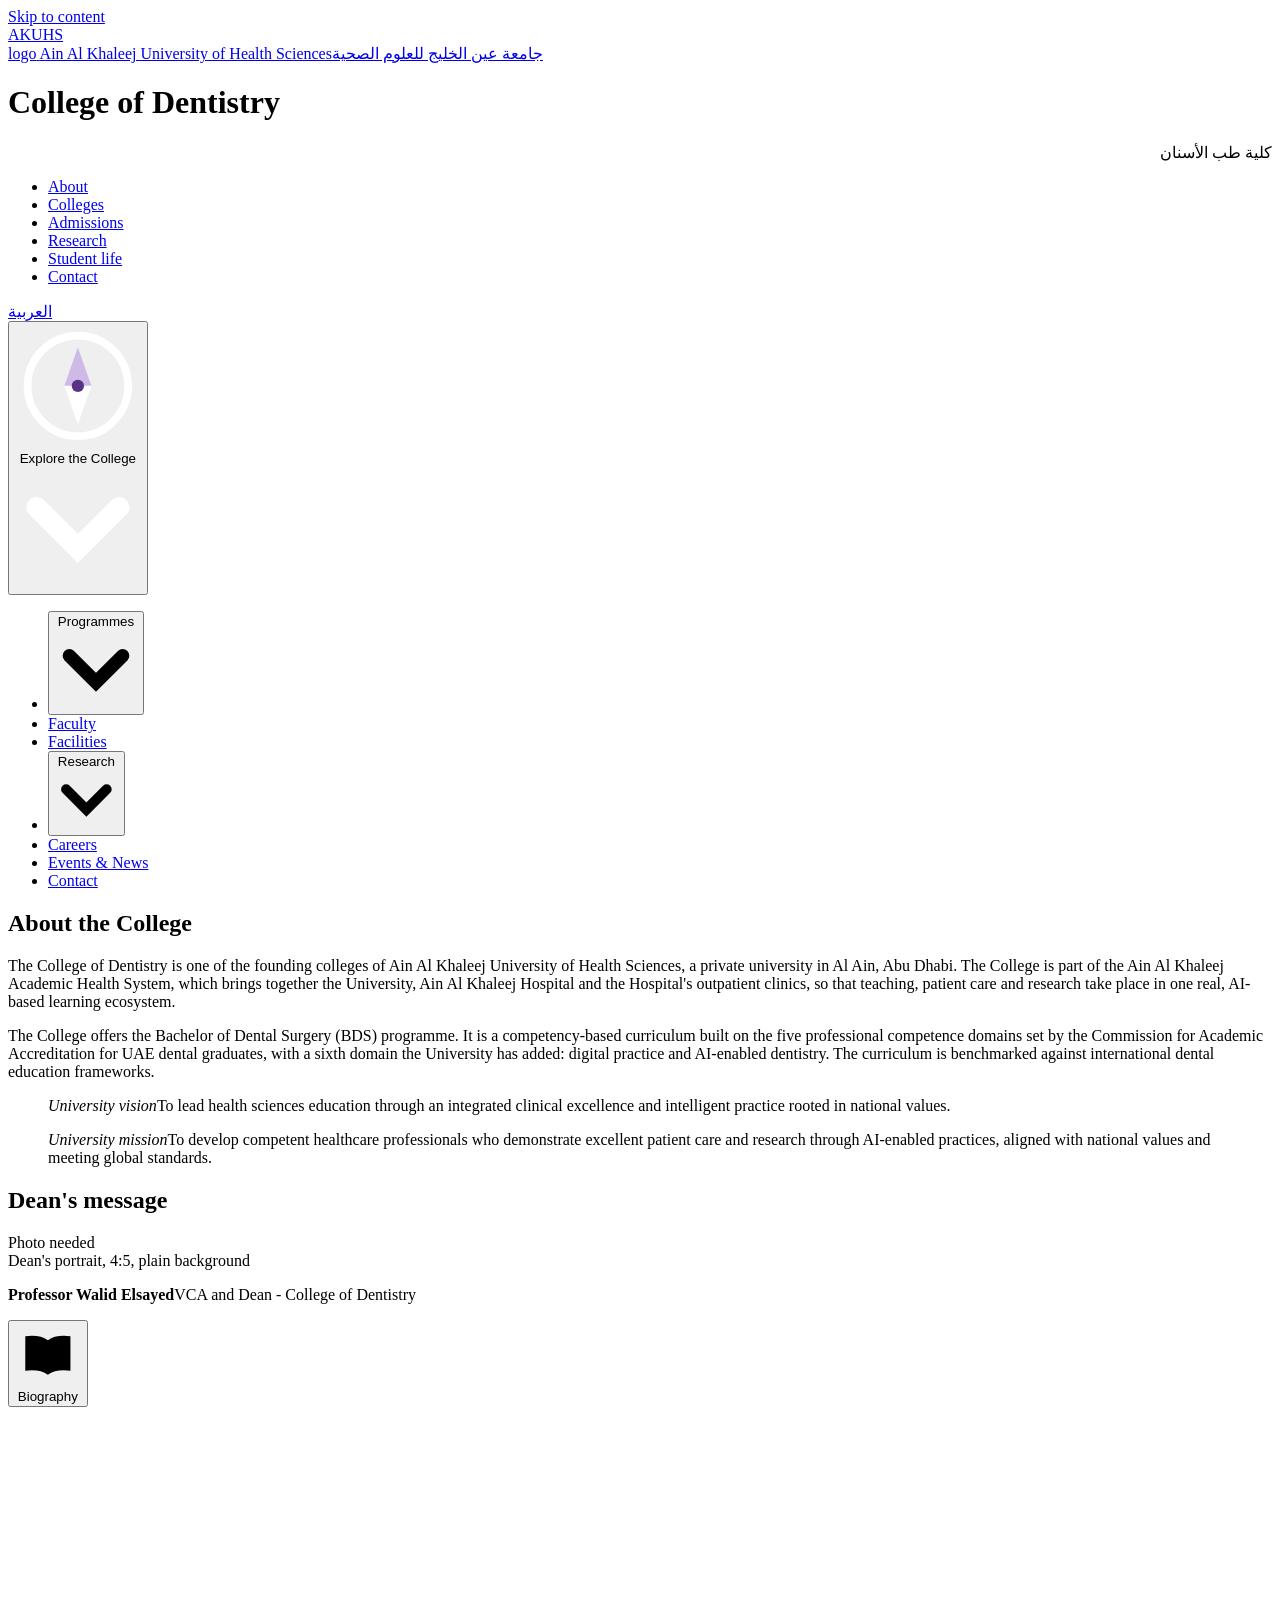
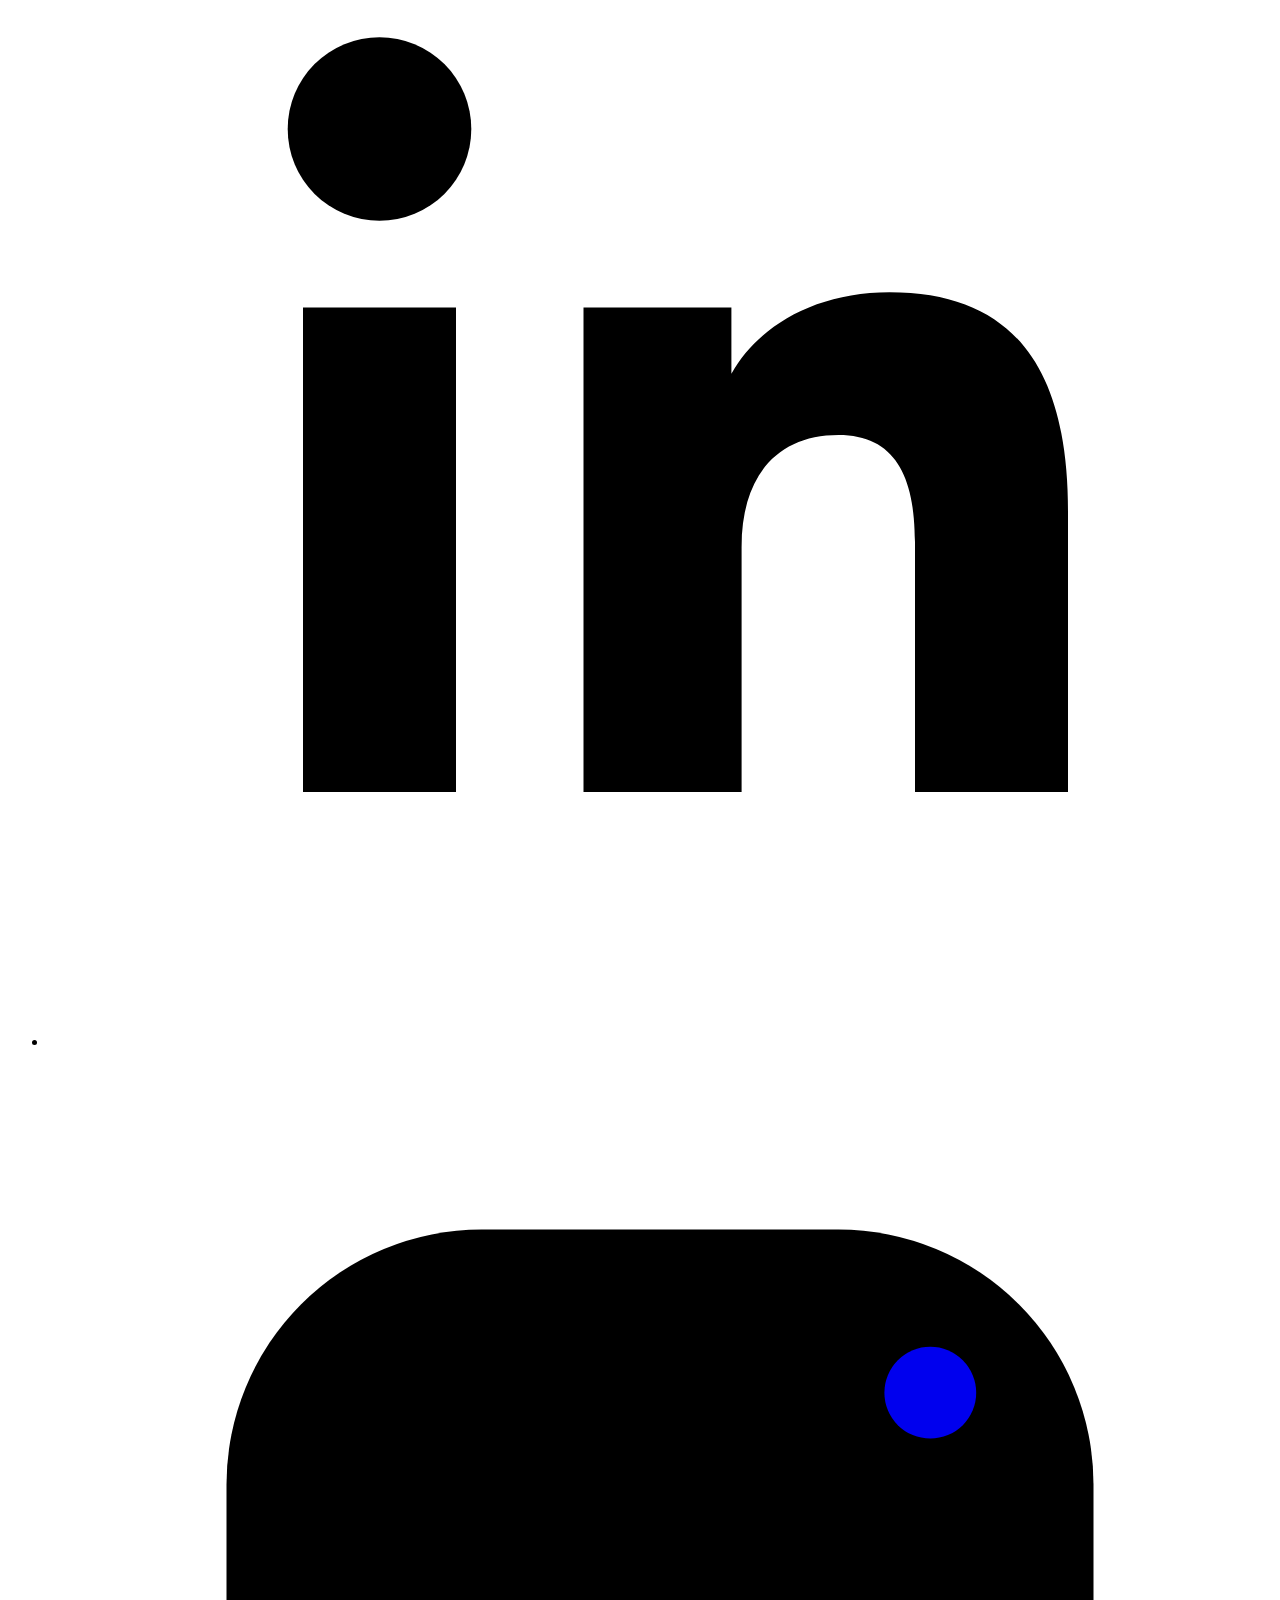
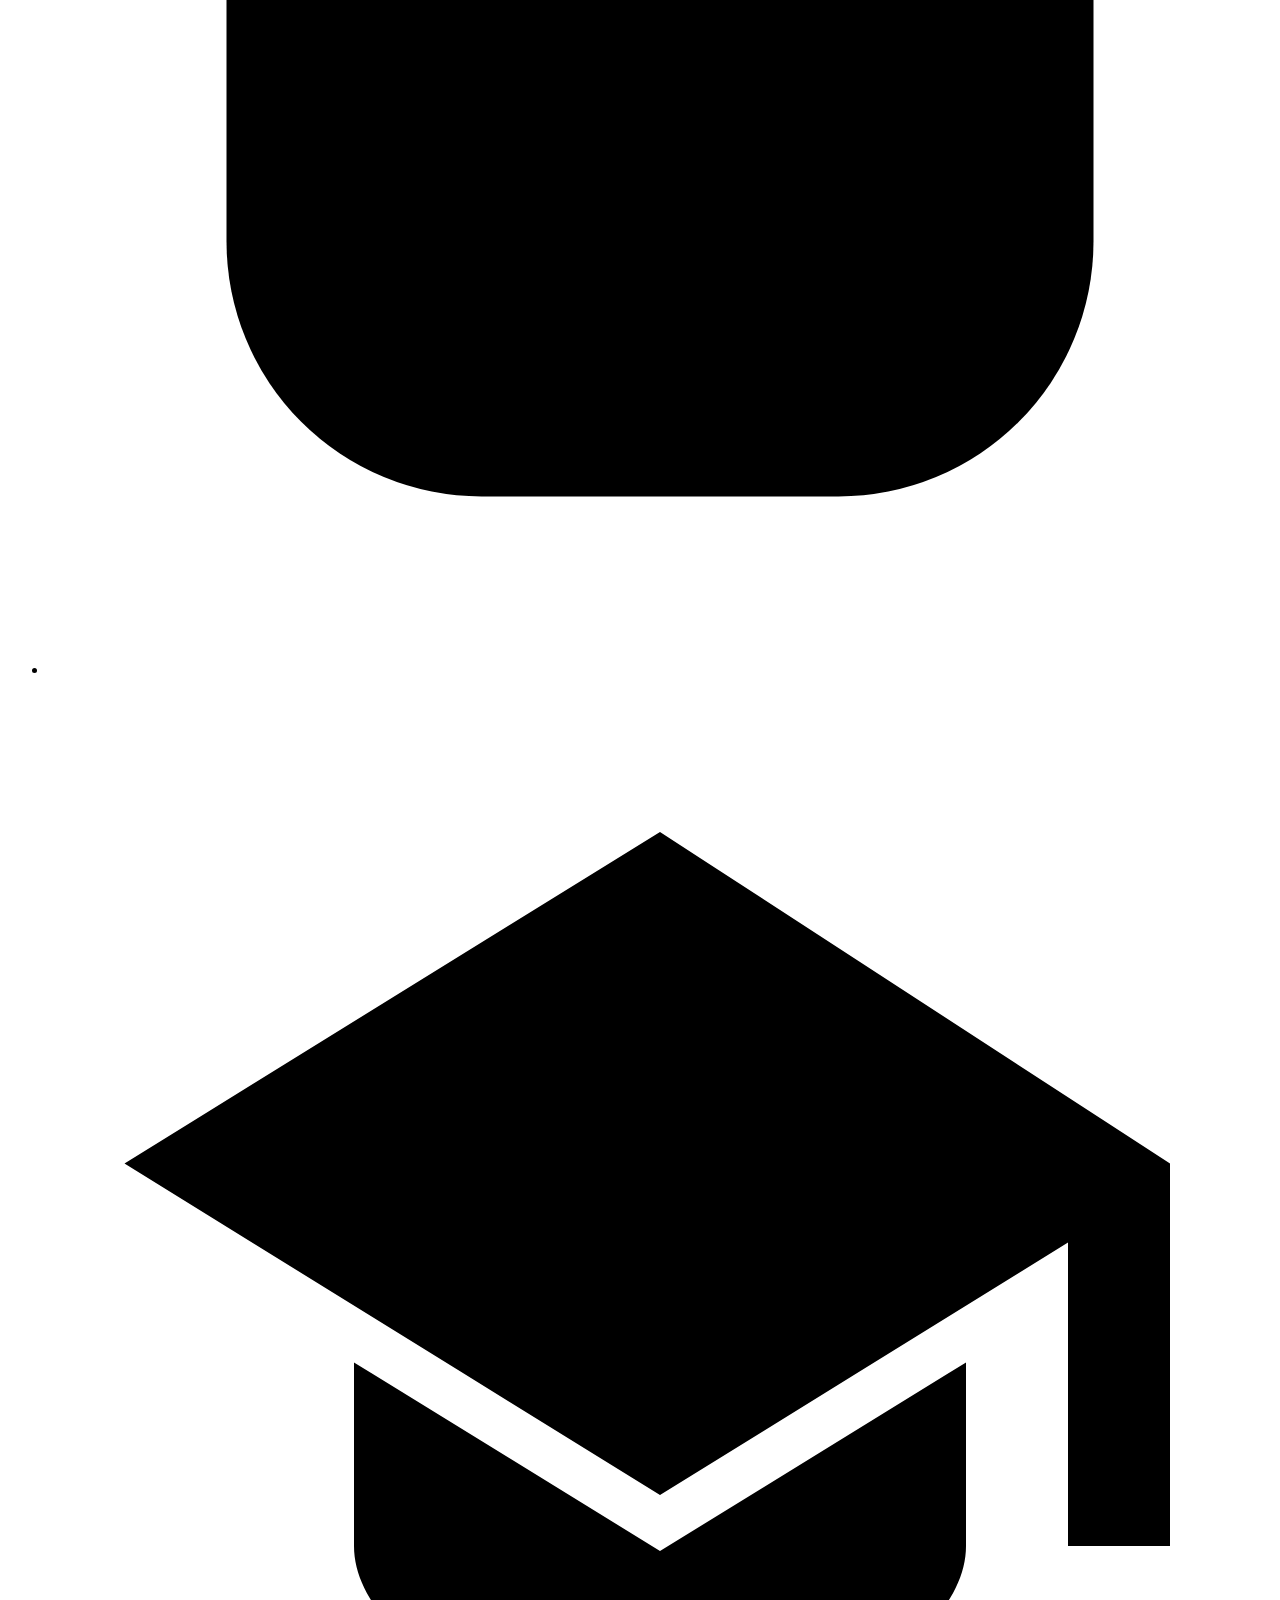
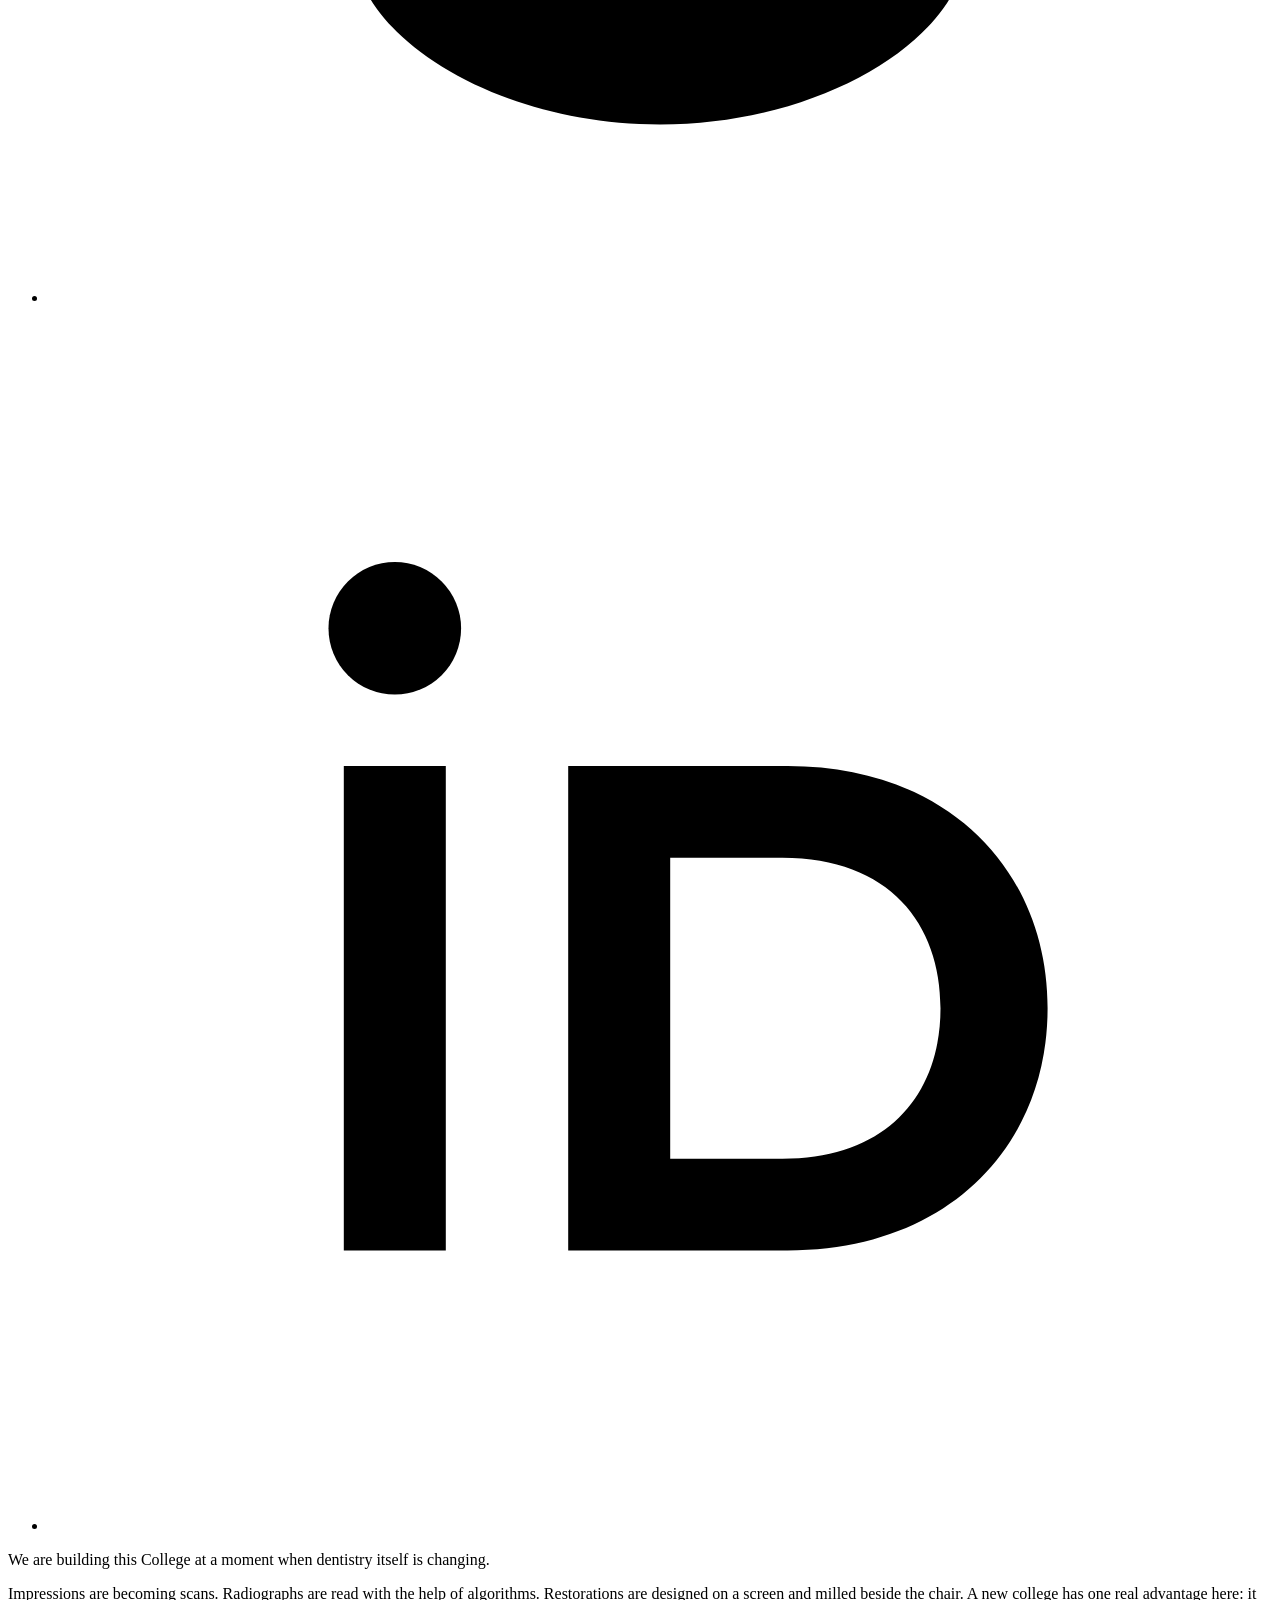
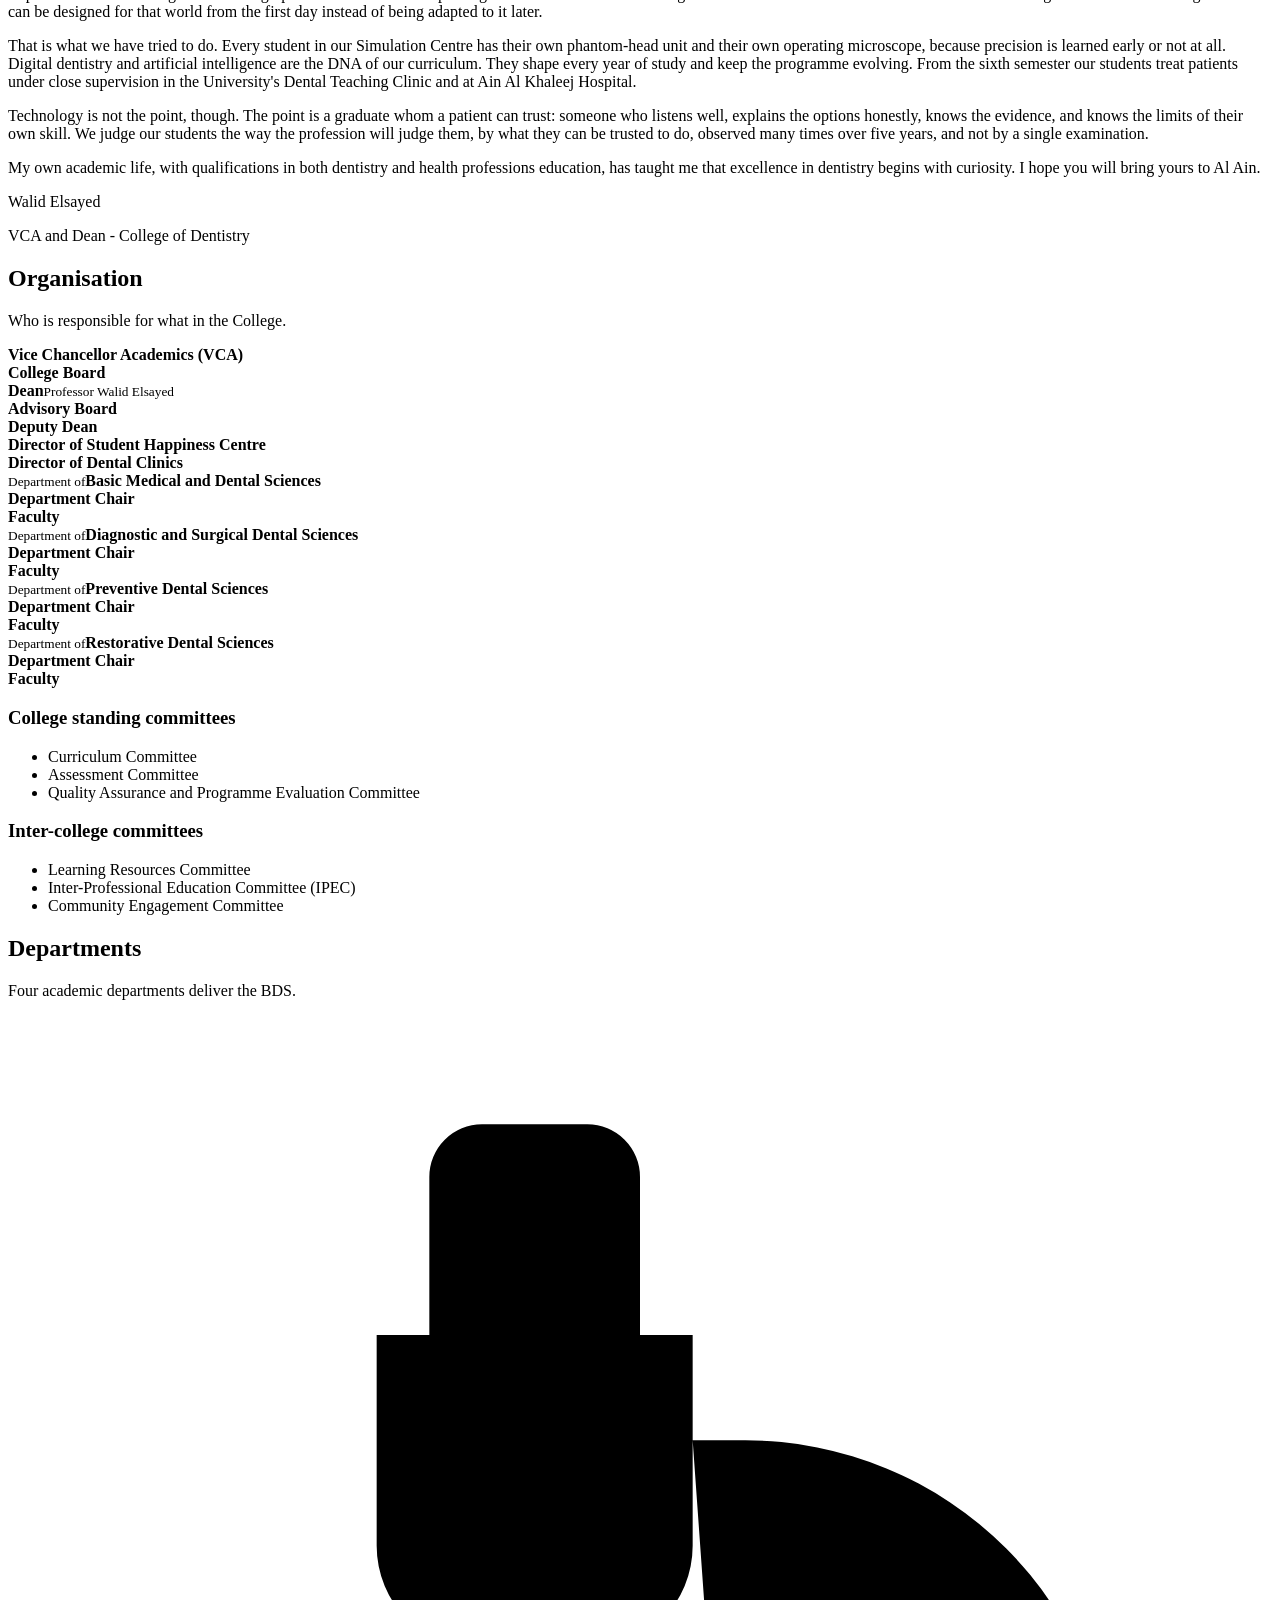
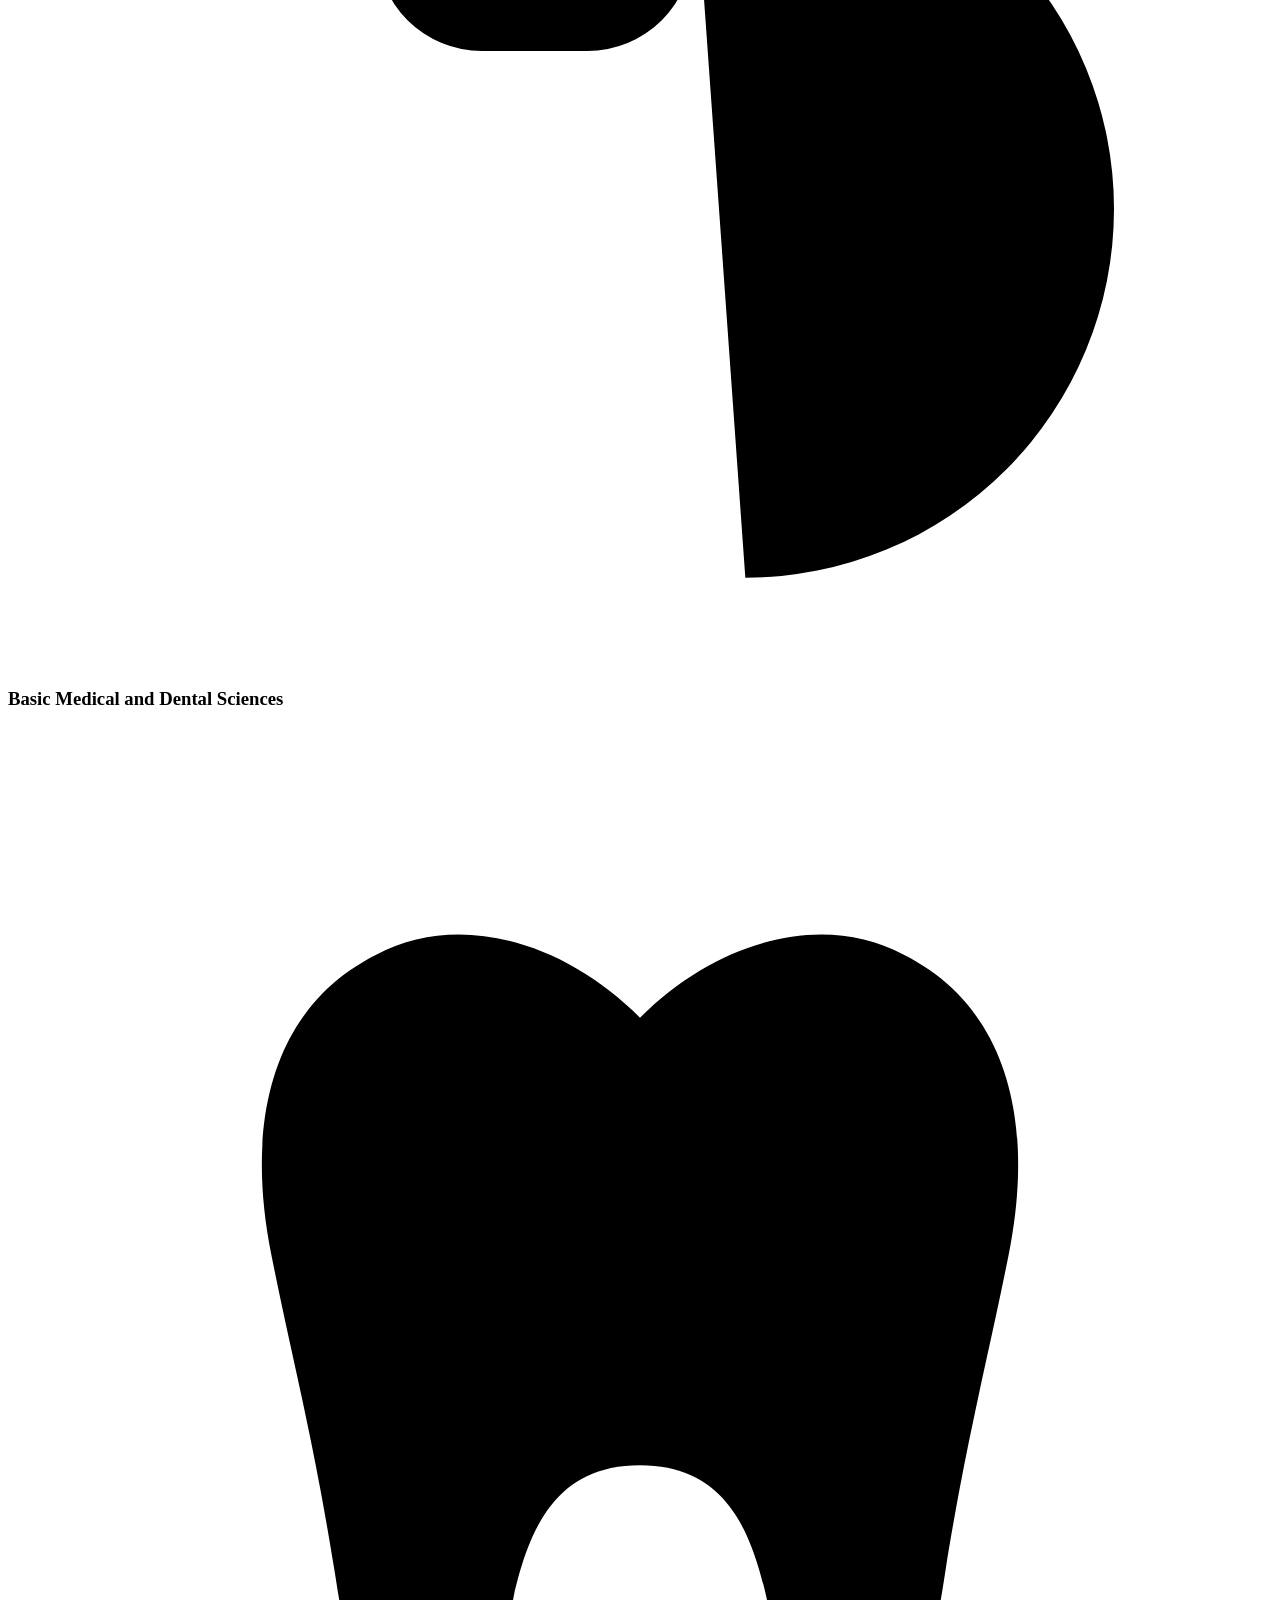
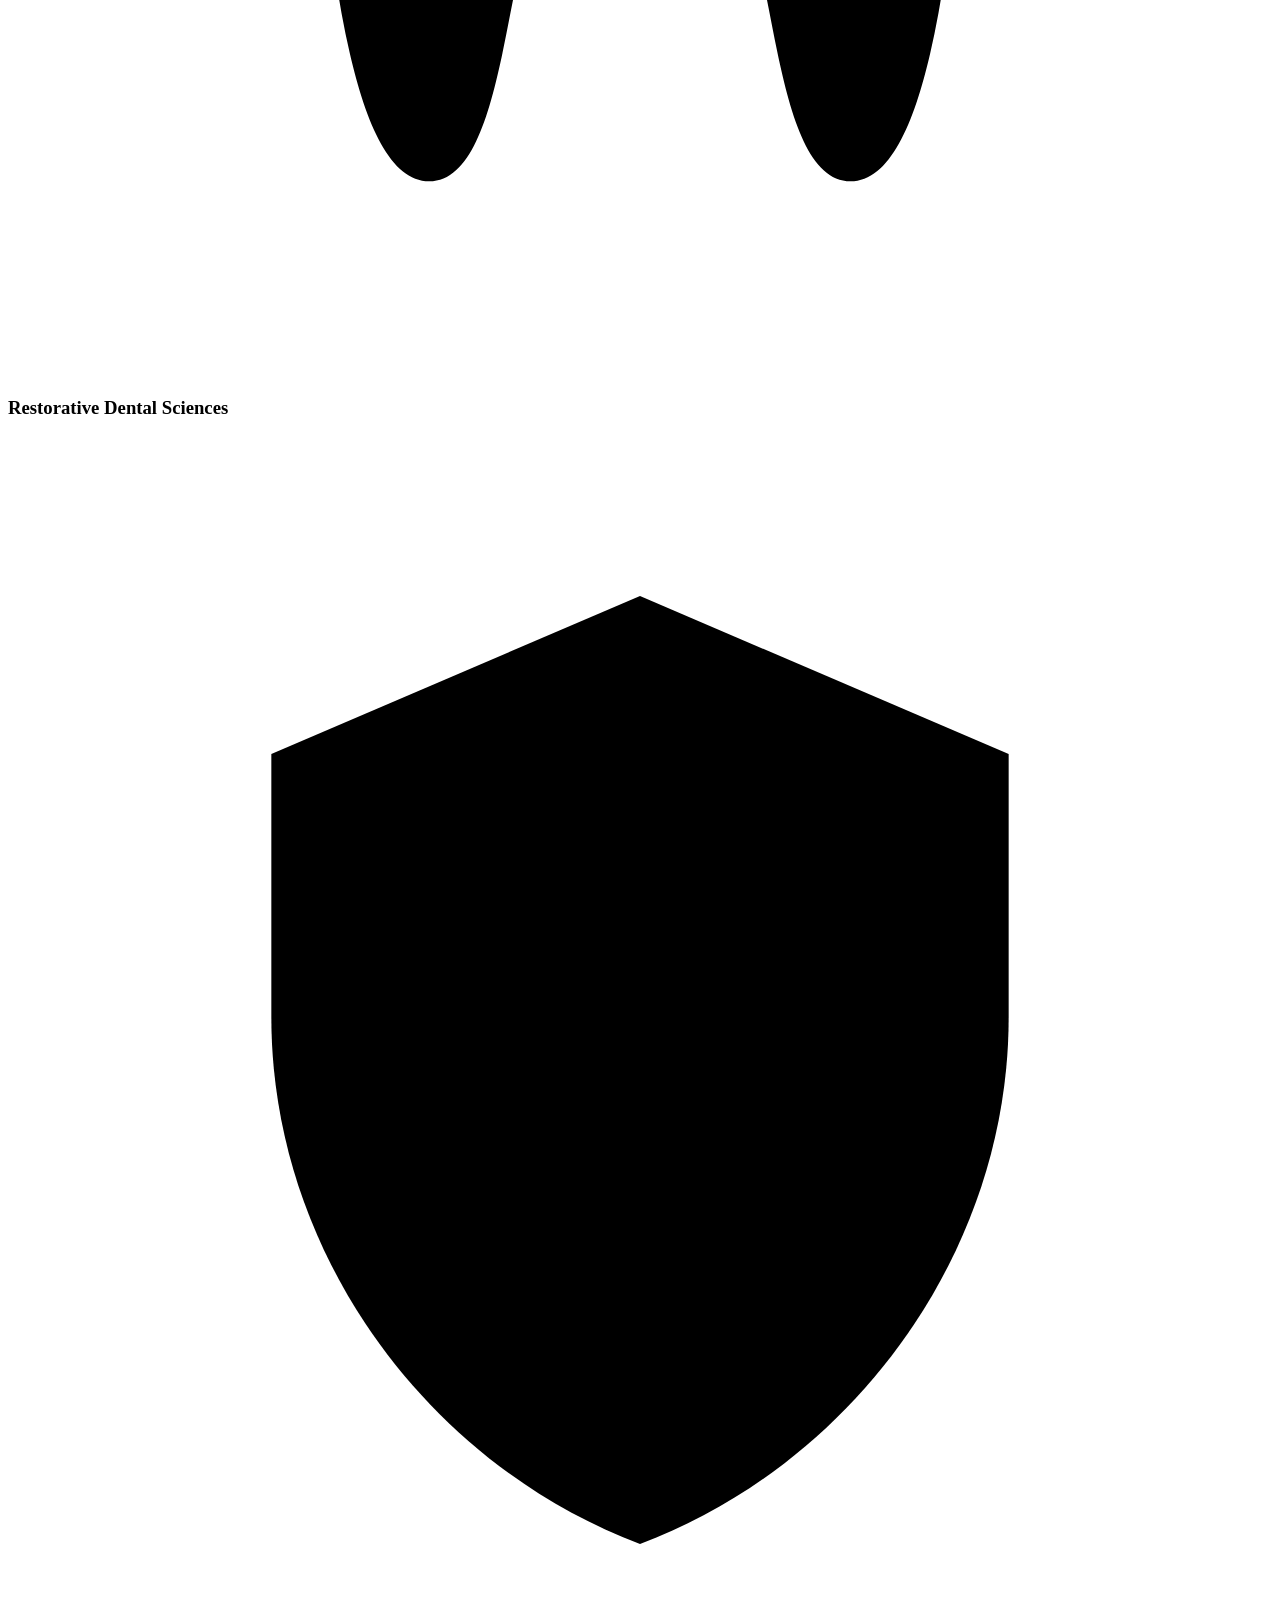
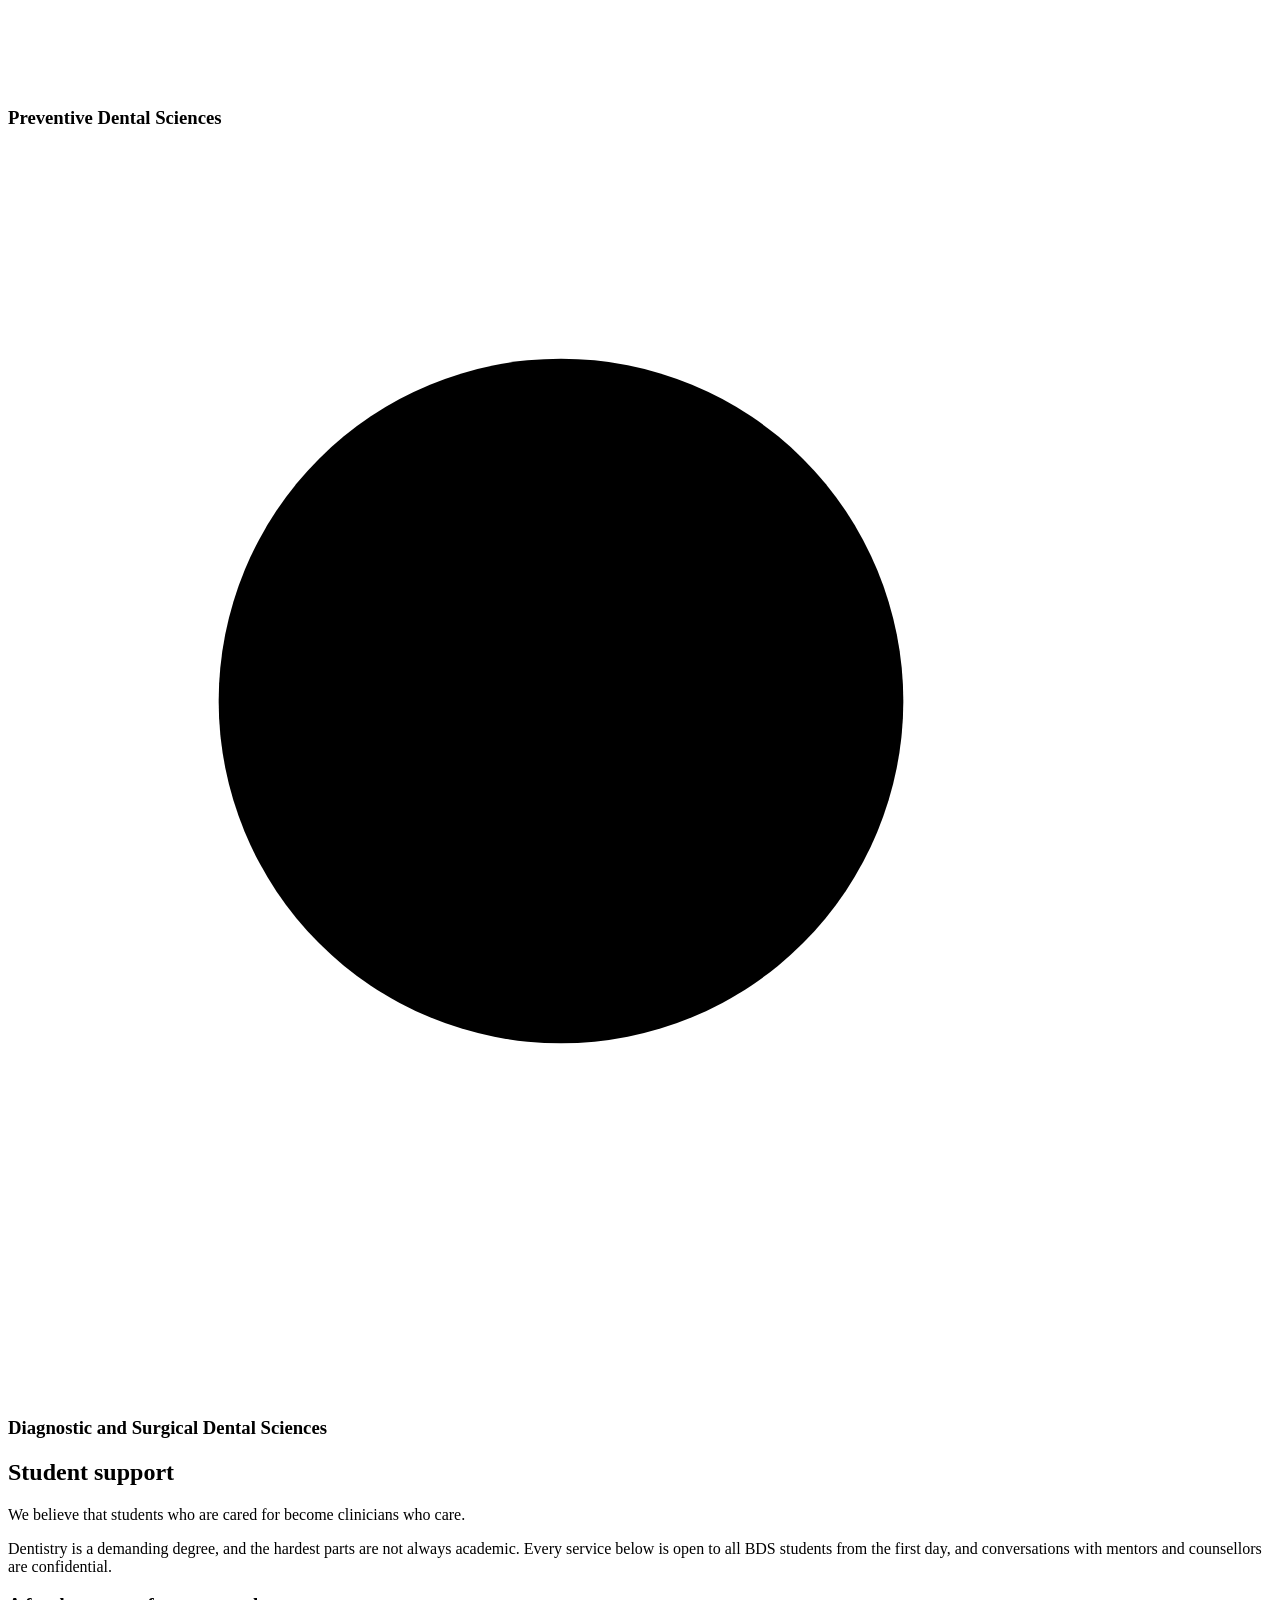
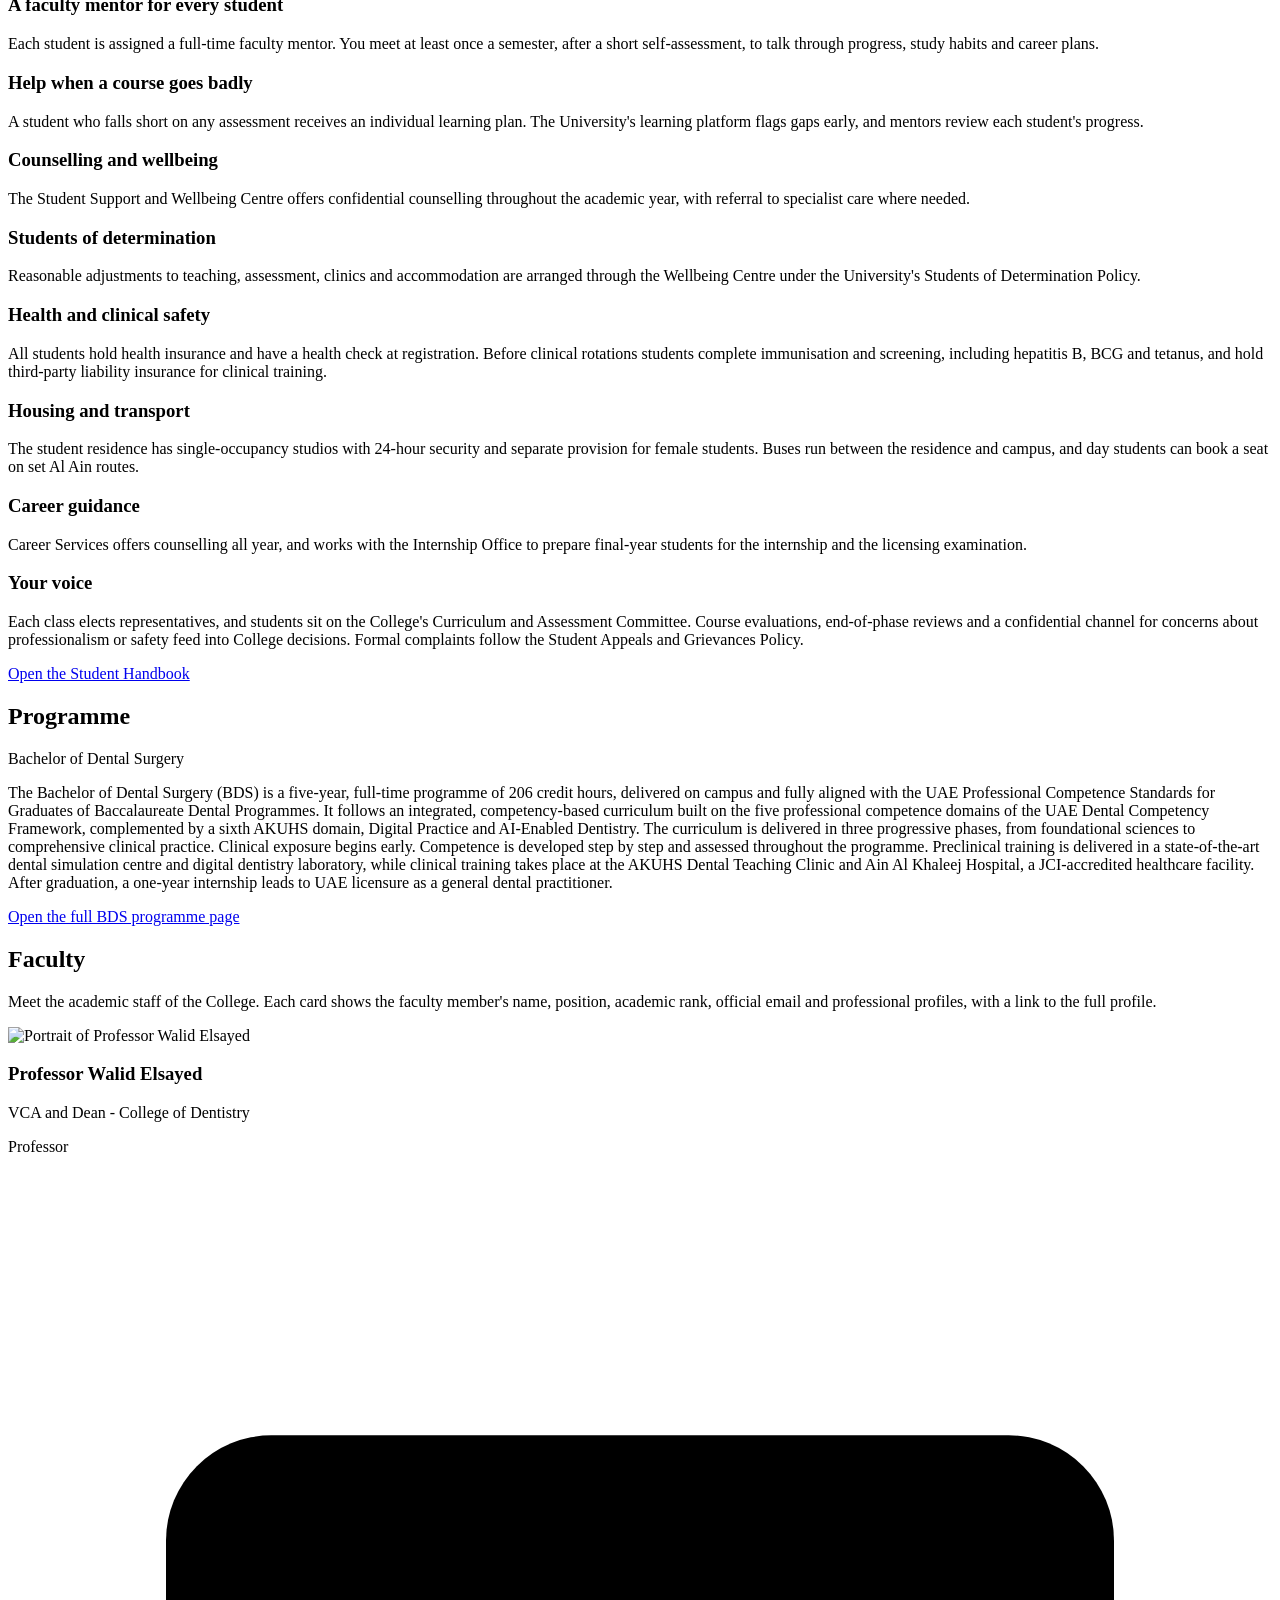
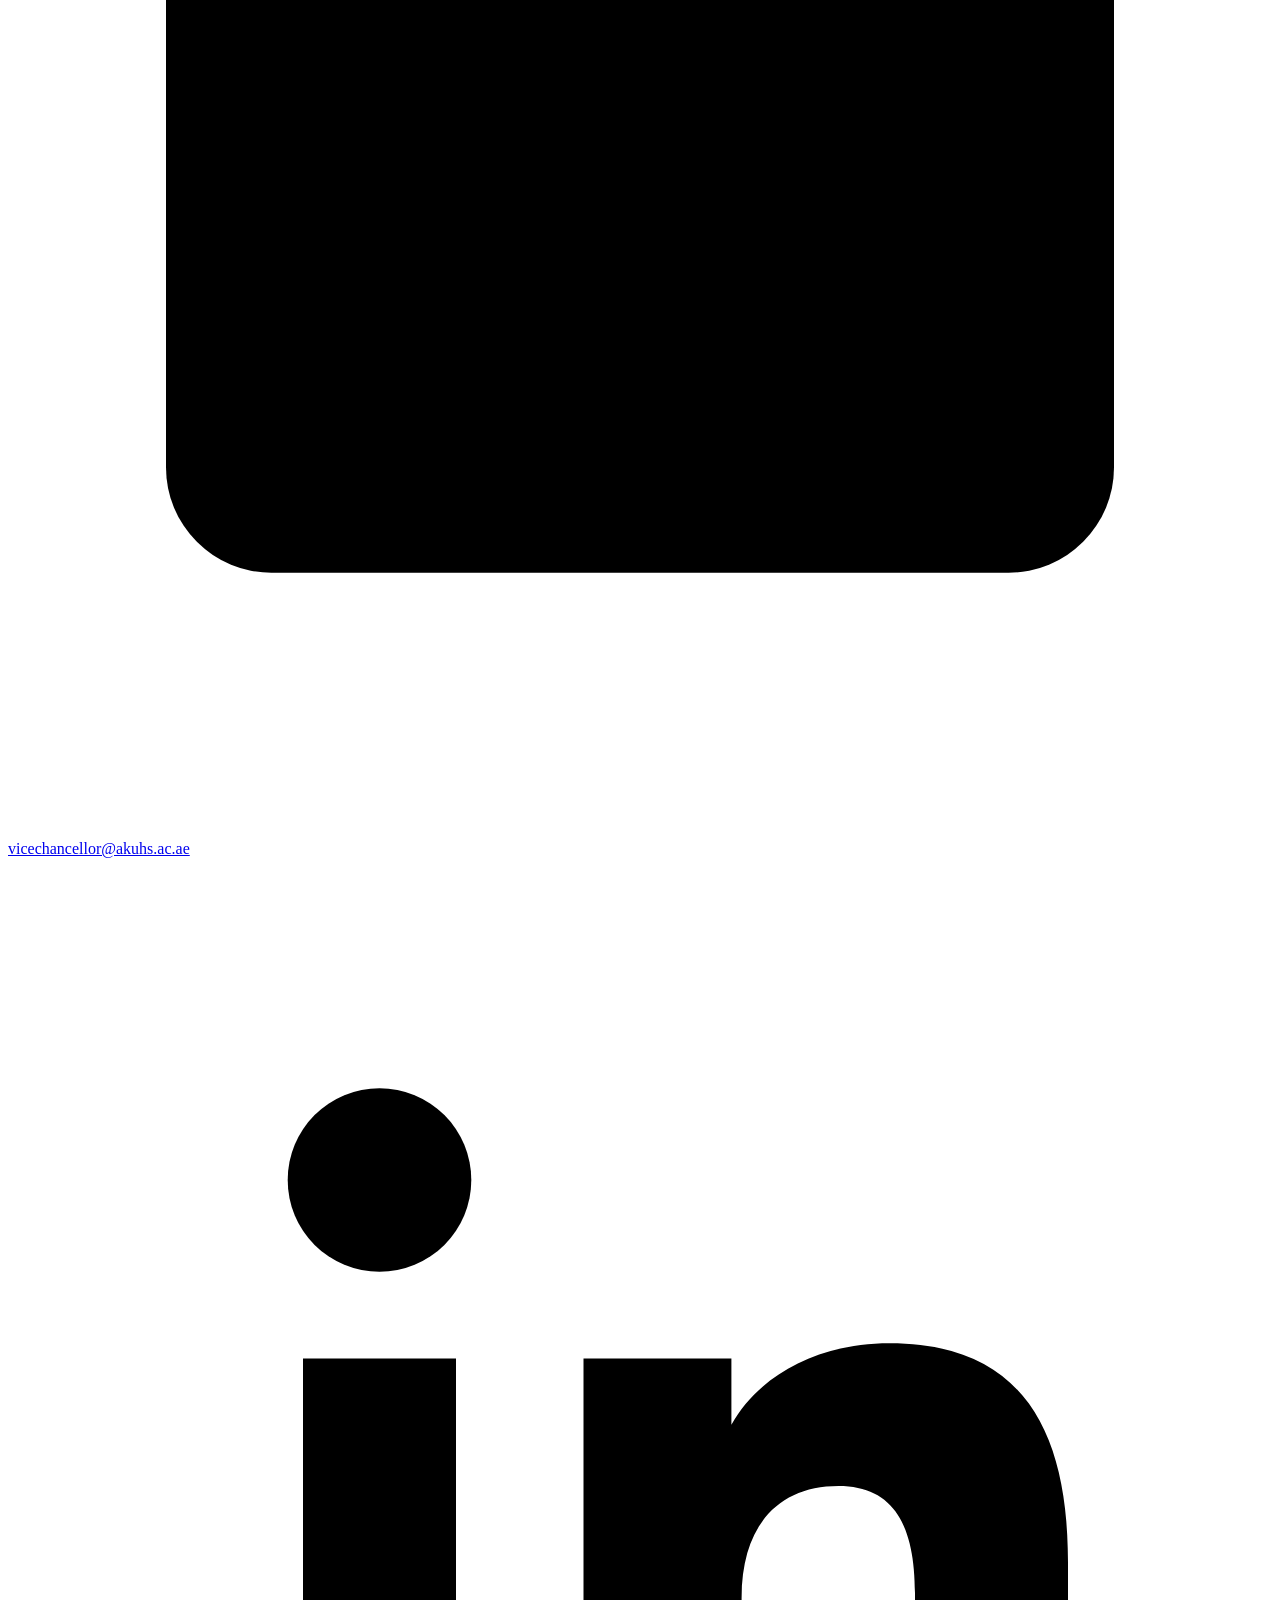
==== index.html @ 39280ad5 "Add files via upload" ====
<!DOCTYPE html>
<html lang="en">
<head>
<meta charset="utf-8">
<meta name="viewport" content="width=device-width, initial-scale=1">
<title>College of Dentistry | Ain Al Khaleej University of Health Sciences</title>
<meta name="description" content="The College of Dentistry at Ain Al Khaleej University of Health Sciences, Al Ain. Five-year Bachelor of Dental Surgery with simulation, digital dentistry and supervised patient care.">
<link rel="preconnect" href="https://fonts.googleapis.com">
<link rel="preconnect" href="https://fonts.gstatic.com" crossorigin>
<link href="https://fonts.googleapis.com/css2?family=Carlito:ital,wght@0,400;0,700;1,400&family=Spectral:ital,wght@0,400;0,500;0,600;1,400&family=Noto+Naskh+Arabic:wght@500;600&display=swap" rel="stylesheet">
<link rel="stylesheet" href="assets/site.css">
</head>
<body>
<a class="skip" href="#main">Skip to content</a>

<header class="unibar">
  <div class="wrap">
    <a class="brand" href="#">
      <span class="logo-slot" aria-hidden="true">AKUHS<br>logo</span>
      <span class="brand-name">Ain Al Khaleej University of Health Sciences<span lang="ar" dir="rtl">جامعة عين الخليج للعلوم الصحية</span></span>
    </a>
    <div class="college-id">
      <h1>College of Dentistry</h1>
      <p lang="ar" dir="rtl">كلية طب الأسنان</p>
    </div>
    <nav aria-label="University">
      <ul class="uninav">
        <li><a href="#">About</a></li>
        <li><a href="#" aria-current="page">Colleges</a></li>
        <li><a href="#">Admissions</a></li>
        <li><a href="#">Research</a></li>
        <li><a href="#">Student life</a></li>
        <li><a href="#">Contact</a></li>
      </ul>
    </nav>
    <a class="lang" href="#" lang="ar" hreflang="ar">العربية</a>
  </div>
</header>



<nav class="subnav" aria-label="On this page">
  <div class="wrap">
    <button class="explore-btn" type="button" aria-expanded="false" aria-controls="explore-panel">
      <svg viewBox="0 0 32 32" aria-hidden="true"><circle cx="16" cy="16" r="13" fill="none" stroke="#fff" stroke-width="2"/><g class="needle"><path d="M16 6 L19.5 16 L16 26 L12.5 16 Z" fill="#fff"/><path d="M16 6 L19.5 16 L12.5 16 Z" fill="#CDBBE6"/></g><circle cx="16" cy="16" r="1.6" fill="#593386"/></svg>
      <span class="lbl">Explore the College</span>
      <svg class="chev" viewBox="0 0 12 12" aria-hidden="true"><path d="M2 4l4 4 4-4" fill="none" stroke="#fff" stroke-width="2" stroke-linecap="round"/></svg>
    </button>
    <div class="explore-panel" id="explore-panel" hidden>
      <ul>
        <li><a href="#about"><svg viewBox="0 0 24 24" aria-hidden="true"><path d="M4 20V9l8-5 8 5v11M9 20v-6h6v6"/></svg><span>About the College<span>Who we are, vision and mission</span></span></a></li>
        <li><a href="#dean"><svg viewBox="0 0 24 24" aria-hidden="true"><circle cx="12" cy="8" r="3.5"/><path d="M5 20c0-4 3-6.5 7-6.5s7 2.5 7 6.5"/></svg><span>Dean's message<span>From Professor Walid Elsayed</span></span></a></li>
        <li><a href="#organisation"><svg viewBox="0 0 24 24" aria-hidden="true"><rect x="9" y="3" width="6" height="5"/><rect x="3" y="16" width="6" height="5"/><rect x="15" y="16" width="6" height="5"/><path d="M12 8v4M6 16v-4h12v4"/></svg><span>Organisation chart<span>Reporting lines and committees</span></span></a></li>
        <li><a href="#departments"><svg viewBox="0 0 24 24" aria-hidden="true"><rect x="3.5" y="3.5" width="7" height="7" rx="1.5"/><rect x="13.5" y="3.5" width="7" height="7" rx="1.5"/><rect x="3.5" y="13.5" width="7" height="7" rx="1.5"/><rect x="13.5" y="13.5" width="7" height="7" rx="1.5"/></svg><span>Departments<span>Four academic departments</span></span></a></li>
        <li><a href="#support"><svg viewBox="0 0 24 24" aria-hidden="true"><path d="M12 20s-7-4.4-7-9.5A3.9 3.9 0 0 1 12 8a3.9 3.9 0 0 1 7 2.5C19 15.600 12 20 12 20z"/></svg><span>Student support<span>Mentoring, wellbeing, health, housing</span></span></a></li>
      </ul>
    </div>
    <ul class="strip">
      <li><button class="menu-btn" type="button" aria-expanded="false" aria-controls="prog-panel" data-section="programme">Programmes <svg class="chev" viewBox="0 0 12 12" aria-hidden="true"><path d="M2 4l4 4 4-4" fill="none" stroke="currentColor" stroke-width="2" stroke-linecap="round"/></svg></button></li>
      <li><a href="#people">Faculty</a></li>
      <li><a href="#facilities">Facilities</a></li>
      <li><button class="menu-btn" type="button" aria-expanded="false" aria-controls="research-panel" data-section="research">Research <svg class="chev" viewBox="0 0 12 12" aria-hidden="true"><path d="M2 4l4 4 4-4" fill="none" stroke="currentColor" stroke-width="2" stroke-linecap="round"/></svg></button></li>
      <li><a href="#careers">Careers</a></li>
      <li><a href="#news">Events &amp; News</a></li>
      <li><a href="#contact">Contact</a></li>
    </ul>
    <div class="explore-panel prog-panel" id="prog-panel" hidden>
      <ul>
        <li><a href="#programme"><svg viewBox="0 0 24 24" aria-hidden="true"><path d="M12 5.500c-1.500-1.500-3.500-2-5-1.200C5 5.300 4.500 7.500 5 10c.4 2 .8 3.500 1.200 6 .3 2 .8 4 1.800 4s1.300-2 1.600-3.500c.3-1.300.8-2.500 2.400-2.500s2.100 1.200 2.400 2.500c.3 1.500.6 3.500 1.600 3.500s1.500-2 1.800-4c.4-2.500.8-4 1.200-6 .5-2.500 0-4.700-2-5.700-1.500-.8-3.500-.3-5 1.200z"/></svg><span>Bachelor of Dental Surgery (BDS)</span></a></li>
      </ul>
    </div>
    <div class="explore-panel prog-panel" id="research-panel" hidden>
      <ul>
        <li><a href="#research-areas"><svg viewBox="0 0 24 24" aria-hidden="true"><path d="M9 3h6M10 3v6l-5 9a2 2 0 0 0 1.800 3h10.400A2 2 0 0 0 19 18l-5-9V3M7.500 15h9"/></svg><span>Research areas</span></a></li>
        <li><a href="#faculty-publications"><svg viewBox="0 0 24 24" aria-hidden="true"><path d="M6 3h9l4 4v14H6zM15 3v4h4M9 12h7M9 16h7M9 8h3"/></svg><span>Faculty publications</span></a></li>
        <li><a href="#research-opportunities"><svg viewBox="0 0 24 24" aria-hidden="true"><path d="M9 18h6M10 21h4M12 3a6 6 0 0 0-3.500 10.900c.6.5 1 1.300 1 2.100h5c0-.8.4-1.600 1-2.100A6 6 0 0 0 12 3z"/></svg><span>Research opportunities</span></a></li>
        <li><a href="#industry-collaboration"><svg viewBox="0 0 24 24" aria-hidden="true"><path d="M3 21V10l6 4v-4l6 4V4h5v17zM2 21h20"/></svg><span>Industrial collaboration</span></a></li>
        <li><a href="#student-research"><svg viewBox="0 0 24 24" aria-hidden="true"><path d="M12 4 2 9l10 5 10-5zM6 11.500V16c0 1.500 2.700 3 6 3s6-1.500 6-3v-4.500M22 9v6"/></svg><span>Student research</span></a></li>
      </ul>
    </div>
  </div>
</nav>


<main id="main">

<section class="sec" id="about">
  <div class="wrap frame">
    <div class="rail"><h2>About the College</h2></div>
    <div>
      <p>The College of Dentistry is one of the founding colleges of Ain Al Khaleej University of Health Sciences, a private university in Al Ain, Abu Dhabi. The College is part of the Ain Al Khaleej Academic Health System, which brings together the University, Ain Al Khaleej Hospital and the Hospital's outpatient clinics, so that teaching, patient care and research take place in one real, AI-based learning ecosystem.</p>
      <p>The College offers the Bachelor of Dental Surgery (BDS) programme. It is a competency-based curriculum built on the five professional competence domains set by the Commission for Academic Accreditation for UAE dental graduates, with a sixth domain the University has added: digital practice and AI-enabled dentistry. The curriculum is benchmarked against international dental education frameworks.</p>

      <div class="pair">
        <blockquote><cite>University vision</cite>To lead health sciences education through an integrated clinical excellence and intelligent practice rooted in national values.</blockquote>
        <blockquote><cite>University mission</cite>To develop competent healthcare professionals who demonstrate excellent patient care and research through AI-enabled practices, aligned with national values and meeting global standards.</blockquote>
      </div>

    </div>
  </div>
</section>

<section class="sec tint" id="dean">
  <div class="wrap frame">
    <div class="rail"><h2>Dean's message</h2></div>
    <div class="dean">
      <div>
        <div class="portrait">Photo needed<br>Dean's portrait, 4:5, plain background</div>
        <p class="dean-id"><strong>Professor Walid Elsayed</strong>VCA and Dean - College of Dentistry</p>
        <button class="bio-btn" type="button" aria-haspopup="dialog" aria-controls="dean-bio">
          <svg viewBox="0 0 24 24" aria-hidden="true"><path d="M12 6.500C10 5 7 4.500 3.500 5v13c3.500-.5 6.500 0 8.500 1.500 2-1.500 5-2 8.500-1.500V5C17 4.500 14 5 12 6.500zM12 6.500v13"/></svg>
          Biography
        </button>
        <!-- Replace each href="#" with the real profile address -->
        <ul class="dean-links" aria-label="Professor Elsayed's profiles">
          <li><a href="#" target="_blank" rel="noopener" aria-label="LinkedIn profile" title="LinkedIn"><svg viewBox="0 0 24 24" aria-hidden="true"><circle cx="6.5" cy="6" r="1.8"/><rect x="5" y="9.5" width="3" height="9.5"/><path d="M10.5 9.5h2.9v1.3c.5-.9 1.6-1.6 3.1-1.6 2.6 0 3.5 1.7 3.5 4.3V19h-3v-4.9c0-1.3-.4-2.1-1.5-2.1-1.2 0-1.9.8-1.9 2.2V19h-3.1z"/></svg></a></li>
          <li><a href="#" target="_blank" rel="noopener" aria-label="Instagram profile" title="Instagram"><svg class="line" viewBox="0 0 24 24" aria-hidden="true"><rect x="3.5" y="3.5" width="17" height="17" rx="5"/><circle cx="12" cy="12" r="4"/><circle cx="17.3" cy="6.7" r=".9" fill="currentColor" stroke="none"/></svg></a></li>
          <li><a href="#" target="_blank" rel="noopener" aria-label="Google Scholar profile" title="Google Scholar"><svg viewBox="0 0 24 24" aria-hidden="true"><path d="M12 3 1.5 9.5 12 16l8-4.95V17h2V9.5z"/><path d="M6 13.4V17c0 1.700 2.700 3.500 6 3.500s6-1.800 6-3.500v-3.600l-6 3.700z"/></svg></a></li>
          <li><a href="#" target="_blank" rel="noopener" aria-label="ORCID record" title="ORCID"><svg viewBox="0 0 24 24" aria-hidden="true"><circle cx="6.800" cy="6.300" r="1.300"/><rect x="5.800" y="9" width="2" height="9.500"/><path fill-rule="evenodd" d="M10.200 9h4.300c3.200 0 5.100 2.100 5.100 4.750s-1.900 4.750-5.100 4.750h-4.300zM12.200 10.800v5.900h2.200c2.100 0 3.100-1.300 3.100-2.950s-1-2.950-3.100-2.950z"/></svg></a></li>
        </ul>
      </div>
      <div class="letter">
        <p>We are building this College at a moment when dentistry itself is changing.</p>
        <p>Impressions are becoming scans. Radiographs are read with the help of algorithms. Restorations are designed on a screen and milled beside the chair. A new college has one real advantage here: it can be designed for that world from the first day instead of being adapted to it later.</p>
        <p>That is what we have tried to do. Every student in our Simulation Centre has their own phantom-head unit and their own operating microscope, because precision is learned early or not at all. Digital dentistry and artificial intelligence are the DNA of our curriculum. They shape every year of study and keep the programme evolving. From the sixth semester our students treat patients under close supervision in the University's Dental Teaching Clinic and at Ain Al Khaleej Hospital.</p>
        <p>Technology is not the point, though. The point is a graduate whom a patient can trust: someone who listens well, explains the options honestly, knows the evidence, and knows the limits of their own skill. We judge our students the way the profession will judge them, by what they can be trusted to do, observed many times over five years, and not by a single examination.</p>
        <p>My own academic life, with qualifications in both dentistry and health professions education, has taught me that excellence in dentistry begins with curiosity. I hope you will bring yours to Al Ain.</p>
        <p class="sign">Walid Elsayed</p>
        <p class="note">VCA and Dean - College of Dentistry</p>
      </div>
    </div>
  </div>
</section>

<section class="sec" id="organisation">
  <div class="wrap frame">
    <div class="rail"><h2>Organisation</h2><p class="sub">Who is responsible for what in the College.</p></div>
    <div>
      <div class="org" role="img" aria-label="Organisation chart of the College of Dentistry. The Dean reports to the Vice Chancellor Academics and works with the College Board and the Advisory Board. The Deputy Dean reports to the Dean. The Director of the Student Happiness Centre, the Director of Dental Clinics and the four academic departments report through the Deputy Dean. Each department is led by a Department Chair with its faculty.">
        <div class="org-top">
          <div class="node"><b>Vice Chancellor Academics (VCA)</b></div>
          <div class="stem"></div>
          <div class="org-mid">
            <div class="side l"><div class="node"><b>College Board</b></div><span class="dash"></span></div>
            <div class="node lead"><b>Dean</b><small>Professor Walid Elsayed</small></div>
            <div class="side r"><span class="dash"></span><div class="node"><b>Advisory Board</b></div></div>
          </div>
          <div class="stem"></div>
          <div class="node deputy"><b>Deputy Dean</b></div>
          <div class="org-mid staff">
            <div class="side l"><div class="node"><b>Director of Student Happiness Centre</b></div><span class="dash solid"></span></div>
            <div class="trunk"></div>
            <div class="side r"><span class="dash solid"></span><div class="node"><b>Director of Dental Clinics</b></div></div>
          </div>
          <div class="branches">
            <div class="branch">
              <div class="node dep"><small>Department of</small><b>Basic Medical and Dental Sciences</b></div>
              <div class="stem s"></div>
              <div class="node chair"><b>Department Chair</b></div>
              <div class="stem s"></div>
              <div class="node fac-node"><b>Faculty</b></div>
            </div>
            <div class="branch">
              <div class="node dep"><small>Department of</small><b>Diagnostic and Surgical Dental Sciences</b></div>
              <div class="stem s"></div>
              <div class="node chair"><b>Department Chair</b></div>
              <div class="stem s"></div>
              <div class="node fac-node"><b>Faculty</b></div>
            </div>
            <div class="branch">
              <div class="node dep"><small>Department of</small><b>Preventive Dental Sciences</b></div>
              <div class="stem s"></div>
              <div class="node chair"><b>Department Chair</b></div>
              <div class="stem s"></div>
              <div class="node fac-node"><b>Faculty</b></div>
            </div>
            <div class="branch">
              <div class="node dep"><small>Department of</small><b>Restorative Dental Sciences</b></div>
              <div class="stem s"></div>
              <div class="node chair"><b>Department Chair</b></div>
              <div class="stem s"></div>
              <div class="node fac-node"><b>Faculty</b></div>
            </div>
          </div>
        </div>
      </div>

      <div class="committees two">
        <div>
          <h3>College standing committees</h3>
          <ul>
            <li>Curriculum Committee</li>
            <li>Assessment Committee</li>
            <li>Quality Assurance and Programme Evaluation Committee</li>
          </ul>
        </div>
        <div>
          <h3>Inter-college committees</h3>
          <ul>
            <li>Learning Resources Committee</li>
            <li>Inter-Professional Education Committee (IPEC)</li>
            <li>Community Engagement Committee</li>
          </ul>
        </div>
      </div>
    </div>
  </div>
</section>

<section class="sec tint" id="departments">
  <div class="wrap frame">
    <div class="rail"><h2>Departments</h2><p class="sub">Four academic departments deliver the BDS.</p></div>
    <div class="depts">
      <div class="dept">
        <h3><span class="dicon" aria-hidden="true"><svg viewBox="0 0 24 24"><path d="M6 18h8M3 22h18M14 22a7 7 0 1 0 0-14h-1M9 14h2M9 12a2 2 0 0 1-2-2V6h6v4a2 2 0 0 1-2 2zM12 6V3a1 1 0 0 0-1-1H9a1 1 0 0 0-1 1v3"/></svg></span>Basic Medical and Dental Sciences</h3>
      </div>
      <div class="dept">
        <h3><span class="dicon" aria-hidden="true"><svg viewBox="0 0 24 24"><path d="M12 5.500c-1.500-1.500-3.500-2-5-1.200C5 5.300 4.500 7.500 5 10c.4 2 .8 3.500 1.200 6 .3 2 .8 4 1.800 4s1.300-2 1.600-3.500c.3-1.300.8-2.500 2.400-2.500s2.100 1.200 2.400 2.500c.3 1.500.6 3.500 1.600 3.500s1.500-2 1.800-4c.4-2.500.8-4 1.200-6 .5-2.500 0-4.700-2-5.700-1.500-.8-3.500-.3-5 1.200z"/><path d="M9.300 9c1.700 1 3.700 1 5.400 0"/></svg></span>Restorative Dental Sciences</h3>
      </div>
      <div class="dept">
        <h3><span class="dicon" aria-hidden="true"><svg viewBox="0 0 24 24"><path d="M12 3l7 3v5c0 4.500-3 8.500-7 10-4-1.500-7-5.500-7-10V6z"/><path d="M9 12l2.200 2.200L15.200 10"/></svg></span>Preventive Dental Sciences</h3>
      </div>
      <div class="dept">
        <h3><span class="dicon" aria-hidden="true"><svg viewBox="0 0 24 24"><circle cx="10.500" cy="10.500" r="6.500"/><path d="M15.300 15.300L21 21M10.500 7.800v5.400M7.800 10.500h5.400"/></svg></span>Diagnostic and Surgical Dental Sciences</h3>
      </div>
    </div>
  </div>
</section>

<section class="sec" id="support">
  <div class="wrap frame">
    <div class="rail"><div class="title"><h2>Student support</h2><p class="creed">We believe that students who are cared for become clinicians who care.</p></div></div>
    <div>
      <p>Dentistry is a demanding degree, and the hardest parts are not always academic. Every service below is open to all BDS students from the first day, and conversations with mentors and counsellors are confidential.</p>
      <div class="depts">
        <div class="dept">
          <h3>A faculty mentor for every student</h3>
          <p>Each student is assigned a full-time faculty mentor. You meet at least once a semester, after a short self-assessment, to talk through progress, study habits and career plans.</p>
        </div>
        <div class="dept">
          <h3>Help when a course goes badly</h3>
          <p>A student who falls short on any assessment receives an individual learning plan. The University's learning platform flags gaps early, and mentors review each student's progress.</p>
        </div>
        <div class="dept">
          <h3>Counselling and wellbeing</h3>
          <p>The Student Support and Wellbeing Centre offers confidential counselling throughout the academic year, with referral to specialist care where needed.</p>
        </div>
        <div class="dept">
          <h3>Students of determination</h3>
          <p>Reasonable adjustments to teaching, assessment, clinics and accommodation are arranged through the Wellbeing Centre under the University's Students of Determination Policy.</p>
        </div>
        <div class="dept">
          <h3>Health and clinical safety</h3>
          <p>All students hold health insurance and have a health check at registration. Before clinical rotations students complete immunisation and screening, including hepatitis B, BCG and tetanus, and hold third-party liability insurance for clinical training.</p>
        </div>
        <div class="dept">
          <h3>Housing and transport</h3>
          <p>The student residence has single-occupancy studios with 24-hour security and separate provision for female students. Buses run between the residence and campus, and day students can book a seat on set Al Ain routes.</p>
        </div>
        <div class="dept">
          <h3>Career guidance</h3>
          <p>Career Services offers counselling all year, and works with the Internship Office to prepare final-year students for the internship and the licensing examination.</p>
        </div>
        <div class="dept">
          <h3>Your voice</h3>
          <p>Each class elects representatives, and students sit on the College's Curriculum and Assessment Committee. Course evaluations, end-of-phase reviews and a confidential channel for concerns about professionalism or safety feed into College decisions. Formal complaints follow the Student Appeals and Grievances Policy.</p>
        </div>
      </div>
      <div class="cta-row"><a class="btn btn-ghost" href="#">Open the Student Handbook</a></div>
    </div>
  </div>
</section>

<section class="sec tint" id="programme">
  <div class="wrap frame">
    <div class="rail"><h2>Programme</h2><p class="sub">Bachelor of Dental Surgery</p></div>
    <div>
      <p>The Bachelor of Dental Surgery (BDS) is a five-year, full-time programme of 206 credit hours, delivered on campus and fully aligned with the UAE Professional Competence Standards for Graduates of Baccalaureate Dental Programmes. It follows an integrated, competency-based curriculum built on the five professional competence domains of the UAE Dental Competency Framework, complemented by a sixth AKUHS domain, Digital Practice and AI-Enabled Dentistry. The curriculum is delivered in three progressive phases, from foundational sciences to comprehensive clinical practice. Clinical exposure begins early. Competence is developed step by step and assessed throughout the programme. Preclinical training is delivered in a state-of-the-art dental simulation centre and digital dentistry laboratory, while clinical training takes place at the AKUHS Dental Teaching Clinic and Ain Al Khaleej Hospital, a JCI-accredited healthcare facility. After graduation, a one-year internship leads to UAE licensure as a general dental practitioner.</p>
      <div class="cta-row">
        <a class="btn btn-purple" href="bds.html">Open the full BDS programme page</a>
      </div>
    </div>
  </div>
</section>

<section class="sec" id="people">
  <div class="wrap frame">
    <div class="rail"><h2>Faculty</h2></div>
    <div>
      <p>Meet the academic staff of the College. Each card shows the faculty member's name, position, academic rank, official email and professional profiles, with a link to the full profile.</p>
      <div class="fgrid">
        <article class="fcard">
          <div class="fphoto"><img src="assets/faculty/walid-elsayed.jpg" alt="Portrait of Professor Walid Elsayed" width="552" height="690" loading="lazy"></div>
          <div class="fbody">
            <h3>Professor Walid Elsayed</h3>
            <p class="frole">VCA and Dean - College of Dentistry</p>
            <p class="fdept">Professor</p>
            <p class="fmail"><a href="mailto:vicechancellor@akuhs.ac.ae"><svg viewBox="0 0 24 24" aria-hidden="true"><rect x="3" y="5" width="18" height="14" rx="2"/><path d="M3.500 7l8.500 6 8.500-6"/></svg>vicechancellor@akuhs.ac.ae</a></p>
            <!-- Replace each href="#" below with the real profile address -->
            <ul class="dean-links small" aria-label="Professor Elsayed's profiles, faculty card">
              <li><a href="#" target="_blank" rel="noopener" aria-label="LinkedIn profile" title="LinkedIn"><svg viewBox="0 0 24 24" aria-hidden="true"><circle cx="6.5" cy="6" r="1.8"/><rect x="5" y="9.5" width="3" height="9.5"/><path d="M10.5 9.5h2.9v1.3c.5-.9 1.6-1.6 3.1-1.6 2.6 0 3.5 1.7 3.5 4.3V19h-3v-4.9c0-1.3-.4-2.1-1.5-2.1-1.2 0-1.9.8-1.9 2.2V19h-3.1z"/></svg></a></li>
              <li><a href="#" target="_blank" rel="noopener" aria-label="Instagram profile" title="Instagram"><svg class="line" viewBox="0 0 24 24" aria-hidden="true"><rect x="3.5" y="3.5" width="17" height="17" rx="5"/><circle cx="12" cy="12" r="4"/><circle cx="17.3" cy="6.7" r=".9" fill="currentColor" stroke="none"/></svg></a></li>
              <li><a href="#" target="_blank" rel="noopener" aria-label="Google Scholar profile" title="Google Scholar"><svg viewBox="0 0 24 24" aria-hidden="true"><path d="M12 3 1.5 9.5 12 16l8-4.95V17h2V9.5z"/><path d="M6 13.4V17c0 1.700 2.700 3.500 6 3.500s6-1.800 6-3.500v-3.600l-6 3.700z"/></svg></a></li>
              <li><a href="#" target="_blank" rel="noopener" aria-label="ORCID record" title="ORCID"><svg viewBox="0 0 24 24" aria-hidden="true"><circle cx="6.800" cy="6.300" r="1.300"/><rect x="5.800" y="9" width="2" height="9.500"/><path fill-rule="evenodd" d="M10.200 9h4.300c3.200 0 5.100 2.100 5.100 4.750s-1.900 4.750-5.100 4.750h-4.300zM12.200 10.800v5.900h2.200c2.100 0 3.100-1.300 3.100-2.950s-1-2.950-3.100-2.950z"/></svg></a></li>
              </ul>
            <button class="fbtn bio-open" type="button" aria-haspopup="dialog" aria-controls="dean-bio">View profile</button>
          </div>
        </article>
        <article class="fcard ghost" aria-hidden="true">
          <div class="fphoto"><svg viewBox="0 0 24 24"><circle cx="12" cy="9" r="4"/><path d="M4 21c0-4.500 3.500-7.500 8-7.500s8 3 8 7.500"/></svg></div>
          <div class="fbody"><h3>Faculty member name</h3><p class="frole">Academic rank</p><p class="fdept">Department</p><p class="fmail ghostmail">name@akuhs.ac.ae</p><div class="ghost-dots"><i></i><i></i><i></i><i></i></div></div>
        </article>
        <article class="fcard ghost" aria-hidden="true">
          <div class="fphoto"><svg viewBox="0 0 24 24"><circle cx="12" cy="9" r="4"/><path d="M4 21c0-4.500 3.500-7.500 8-7.500s8 3 8 7.500"/></svg></div>
          <div class="fbody"><h3>Faculty member name</h3><p class="frole">Academic rank</p><p class="fdept">Department</p><p class="fmail ghostmail">name@akuhs.ac.ae</p><div class="ghost-dots"><i></i><i></i><i></i><i></i></div></div>
        </article>
      </div>
    </div>
  </div>
</section>

<section class="sec tint" id="facilities">
  <div class="wrap frame">
    <div class="rail"><h2>Facilities</h2></div>
    <div>
      <div class="photo">Photo needed: Simulation Centre, wide shot showing phantom heads and microscopes, 16:7</div>

      <div class="fac">
        <div class="fig">A phantom-head unit and an operating microscope for every student</div>
        <div><h3>Dental Simulation Centre</h3>
        <p>One student to one station. Each unit reproduces chair geometry, lighting, suction and handpieces. Students work under magnification from Year 2, which builds the fine control needed in endodontics, restorative dentistry and periodontal microsurgery. Stations are recorded so students and assessors can review performance, and instructors can broadcast a demonstration to every screen.</p></div>
      </div>
      <div class="fac">
        <div class="fig">Inside our Academic Health System</div>
        <div><h3>Dental Teaching Clinic</h3>
        <p>The dental clinics are located within the Ain Al Khaleej Academic Health System. Students receive their clinical training in the same place where patients are treated every day. They work under the close supervision of well-trained clinical faculty, who guide and approve each step of care. The clinic has intraoral, panoramic, cephalometric and cone-beam CT imaging, chairside scanners, a central sterilisation unit, and suites set up for children and for people of determination.</p></div>
      </div>
      <div class="fac">
        <div class="fig">Scan, design, mill, print</div>
        <div><h3>Digital Dentistry Laboratory</h3>
        <p>Intraoral and desktop scanners, CAD/CAM design stations, milling units and 3D printers, implant-planning software linked to cone-beam CT, digital smile design, and AI-assisted radiograph reading used under teaching protocols. Restorations and appliances that students make here go into supervised patient care.</p></div>
      </div>
      <div class="fac">
        <div class="fig">Conventional and digital workflows side by side</div>
        <div><h3>Prosthodontics Laboratory</h3>
        <p>Individual benches for making complete and partial dentures, fixed restorations and provisionals, with articulators, facebows and zones for wax-up, casting, curing and finishing. The laboratory connects directly to the Digital Dentistry Laboratory.</p></div>
      </div>
      <div class="fac">
        <div class="fig">Dental technicians behind every case</div>
        <div><h3>Dental Production Laboratory</h3>
        <p>A working production laboratory staffed by qualified dental technicians. Using advanced digital and conventional equipment, the team manufactures the crowns, bridges, dentures and appliances that students prescribe for their patients. The laboratory supports and underpins students' clinical work, and shows them how dentist and technician work together.</p></div>
      </div>
      <div class="fac">
        <div class="fig">Shared with the other colleges</div>
        <div><h3>Anatomy and Biomedical Sciences Centre, Library, AI Learning Ecosystem</h3>
        <p>Prosected specimens, plastinated models and virtual dissection tables with dedicated head and neck provision. A library with dental databases including Cochrane Oral Health and ClinicalKey for Dentistry. A University learning platform that adapts study pathways, tutors clinical reasoning, and gives each student and the Assessment Committee a running view of progress.</p></div>
      </div>
    </div>
  </div>
</section>

<section class="sec" id="research">
  <div class="wrap frame">
    <div class="rail"><h2>Research</h2></div>
    <div>
      <div class="rsub" id="research-areas">
        <h3>Research areas</h3>
        <p>The College's five-year research strategy has four priority themes, chosen to match Abu Dhabi's priorities in life sciences, digital health and AI.</p>
        <div class="two">
          <div>
            <h4>Clinical and dental AI</h4>
            <p>Developing and validating AI for dental radiology, caries detection, orthodontic planning and clinical decision support.</p>
            <h4>Digital dentistry and biomaterials</h4>
            <p>CAD/CAM, intraoral scanning, 3D printing and materials research that carries into general practice.</p>
          </div>
          <div>
            <h4>Oral health of the UAE population</h4>
            <p>Epidemiology and school-based prevention, translated into oral-health policy.</p>
            <h4>Health professions education</h4>
            <p>Scholarship in competency-based education, programmatic assessment, simulation and AI-enabled teaching.</p>
          </div>
        </div>
      </div>

      <div class="rsub" id="faculty-publications">
        <h3>Faculty publications</h3>
        <p class="ayear">2026</p>
        <ol class="pubs">
          <li class="ghostpub"><span><b>Title of the article</b><br>Author A, Author B, Author C. <i>Journal name.</i> Volume(Issue): pages. DOI</span></li>
          <li class="ghostpub"><span><b>Title of the article</b><br>Author A, Author B. <i>Journal name.</i> Volume(Issue): pages. DOI</span></li>
        </ol>
        <p class="note">Publications will be added as faculty appointments are confirmed.</p>
      </div>

      <div class="rsub" id="research-opportunities">
        <h3>Research opportunities</h3>
        <p>The University invests in research from within. Faculty can apply for Internal Research Grants, which provide competitive seed funding for new projects. Dedicated funding supports student and graduate research. The Research and Innovation Office helps researchers prepare applications for national and international grants, and guides every project through ethical review.</p>
      </div>

      <div class="rsub" id="industry-collaboration">
        <h3>Industrial collaboration</h3>
        <p>The College works with industry and academic partners to turn ideas into practice. Collaborative projects focus on digital dentistry, dental materials and AI-enabled clinical tools. Partners can sponsor research through named grants, and joint work is protected by the University's policy on intellectual property and commercialisation.</p>
      </div>

      <div class="rsub" id="student-research">
        <h3>Student research</h3>
        <p>Research is part of every student's journey. Training in research methods and biostatistics leads to a final-year research project, completed with a dissertation, a poster and an oral defence. Student work receives ethical review, and projects are presented at the annual Student Research Day.</p>
      </div>
    </div>
  </div>
</section>

<section class="sec tint" id="careers">
  <div class="wrap frame">
    <div class="rail"><h2>Careers</h2></div>
    <div>
      <p>After the BDS, graduates complete a one-year supervised internship and then sit the licensing examination of the relevant UAE health authority (the Ministry of Health and Prevention, the Department of Health Abu Dhabi or the Dubai Health Authority) to register as general dental practitioners.</p>
      <p>Most graduates go into general practice in government clinics, private practices and group networks. Others continue to specialty training in fields such as orthodontics, endodontics, periodontology and implantology, or prosthodontics, or move into academic, research and public oral health roles.</p>
    </div>
  </div>
</section>

<section class="sec" id="news">
  <div class="wrap frame">
    <div class="rail"><h2>Events &amp; News</h2></div>
    <div><div class="empty"><p><strong>No College events or news yet.</strong> Open days, research events and announcements will be listed here, newest first.</p></div></div>
  </div>
</section>

<section class="sec tint" id="contact">
  <div class="wrap frame">
    <div class="rail"><h2>Contact</h2></div>
    <div class="contact">
      <address>
        <dl>
          <dt>College of Dentistry</dt>
          <dd>Ain Al Khaleej University of Health Sciences<br>Al Amriya, Al Jimi Mall, Street 35<br>P.O. Box 88206, Al Ain, United Arab Emirates</dd>
          <dt>Phone</dt><dd><a href="tel:600500250">600 500 250</a></dd>
          <dt>Email</dt><dd><a href="mailto:info@akuhs.ac.ae">info@akuhs.ac.ae</a></dd>
        </dl>
      </address>
      <div class="map">Map embed: campus location, Al Jimi, Al Ain</div>
    </div>
  </div>
</section>

</main>


<dialog class="bio" id="dean-bio" aria-labelledby="bio-title">
  <div class="bio-head">
    <h3 id="bio-title">Professor Walid Elsayed</h3>
    <p>VCA and Dean - College of Dentistry</p>
    <button class="bio-close" type="button" aria-label="Close biography">&times;</button>
  </div>
  <div class="bio-body">
    <p>Professor Walid Elsayed is a dental academic whose work joins three fields: the genetics of oral disease, the education of health professionals, and the leadership of new academic institutions. At Ain Al Khaleej University of Health Sciences he serves as Vice Chancellor Academics and as founding Dean of the College of Dentistry.</p>
    <dl>
      <dt>Education</dt><dd>PhD, University of Leeds, United Kingdom.<br>Master of Health Professions Education (MHPE).</dd>
      <dt>Research</dt><dd>Oral genetics and cancer biology, with particular work on amelogenesis imperfecta, an inherited disorder of tooth enamel, and the WDR72 gene.</dd>
      <dt>Publications</dt><dd>Peer-reviewed papers in oral genetics and in health professions education. See Google Scholar and ORCID for the full list.</dd>
      <dt>Academic leadership</dt><dd>Curriculum design, institutional governance, and national and international accreditation of health professions programmes.</dd>
    </dl>
  </div>
</dialog>

<footer>
  <div class="wrap">
    <p class="motto">Where Education Embraces Intelligent Practice.</p>
    <p>© 2026 Ain Al Khaleej University of Health Sciences &nbsp; <a href="#">Privacy</a> &nbsp; <a href="#">Accessibility</a> &nbsp; <a href="#">Sitemap</a></p>
  </div>
</footer>

<script>
(function(){
  var bar=document.querySelector('.subnav'),wrap=bar.querySelector('.wrap'),
      menus=[].slice.call(bar.querySelectorAll('[aria-controls]')).map(function(b){return {btn:b,panel:document.getElementById(b.getAttribute('aria-controls'))};}),
      stripLinks=[].slice.call(bar.querySelectorAll('.strip a')),marks=stripLinks.slice(),map={};
  function close(m,focus){m.panel.hidden=true;m.btn.setAttribute('aria-expanded','false');if(focus){m.btn.focus();}}
  function place(m){
    var left=m.btn.getBoundingClientRect().left-wrap.getBoundingClientRect().left,max=wrap.clientWidth-m.panel.offsetWidth-8;
    m.panel.style.left=Math.max(8,Math.min(left,max))+'px';
  }
  function open(m){
    menus.forEach(function(o){if(o!==m){close(o);}});
    var t=bar.getBoundingClientRect().top;if(t>4){window.scrollTo(0,window.pageYOffset+t);}
    m.panel.hidden=false;m.btn.setAttribute('aria-expanded','true');place(m);
  }
  menus.forEach(function(m){
    m.links=[].slice.call(m.panel.querySelectorAll('a'));
    m.links.forEach(function(a){map[a.getAttribute('href').slice(1)]=m.btn;a.addEventListener('click',function(){close(m);});});
    if(m.btn.dataset.section){map[m.btn.dataset.section]=m.btn;}
    if(marks.indexOf(m.btn)<0){marks.push(m.btn);}
    m.btn.addEventListener('click',function(){m.panel.hidden?open(m):close(m);});
  });
  stripLinks.forEach(function(a){map[a.getAttribute('href').slice(1)]=a;});
  var strip=bar.querySelector('.strip');
  strip.addEventListener('scroll',function(){menus.forEach(function(m){if(!m.panel.hidden){place(m);}});});
  window.addEventListener('resize',function(){menus.forEach(function(m){if(!m.panel.hidden){place(m);}});});
  document.addEventListener('keydown',function(e){if(e.key==='Escape'){menus.forEach(function(m){if(!m.panel.hidden){close(m,true);}});}});
  document.addEventListener('click',function(e){menus.forEach(function(m){if(!m.panel.hidden&&!m.btn.contains(e.target)&&!m.panel.contains(e.target)){close(m);}});});

  // Mark the section being read
  if(!('IntersectionObserver' in window))return;
  var io=new IntersectionObserver(function(es){
    es.forEach(function(e){
      var el=map[e.target.id];if(!e.isIntersecting||!el)return;
      marks.forEach(function(x){x.classList.remove('on');});el.classList.add('on');
      if(strip.contains(el)){var li=el.closest('li');strip.scrollLeft=li.offsetLeft-strip.offsetLeft-20;}
    });
  },{rootMargin:'-30% 0px -60% 0px'});
  document.querySelectorAll('main section[id]').forEach(function(s){io.observe(s);});
})();
</script>
<script>
(function(){
  var d=document.getElementById('dean-bio'),x=d.querySelector('.bio-close');
  [].forEach.call(document.querySelectorAll('.bio-btn,.bio-open'),function(o){o.addEventListener('click',function(){if(d.showModal){d.showModal();}else{d.setAttribute('open','');}});});
  x.addEventListener('click',function(){d.close?d.close():d.removeAttribute('open');});
  d.addEventListener('click',function(e){if(e.target===d){d.close();}});
})();
</script>
</body>
</html>
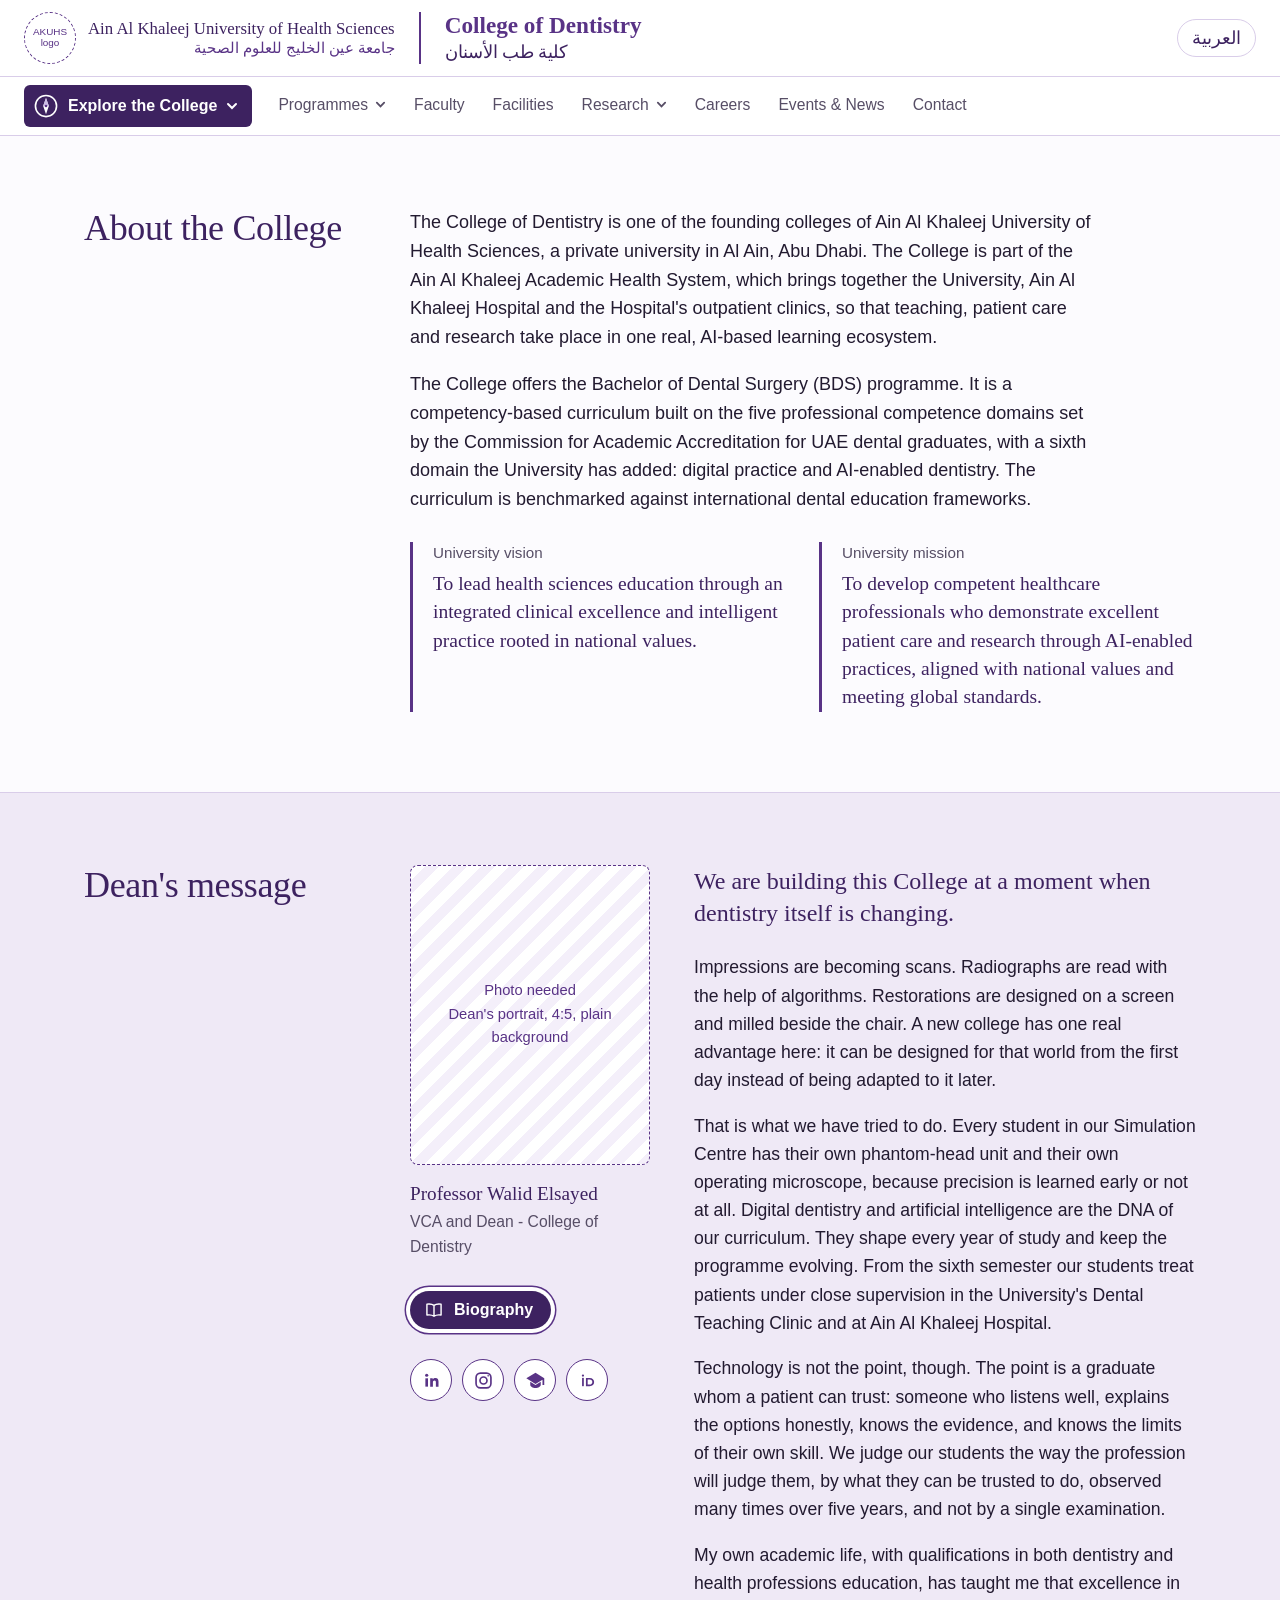
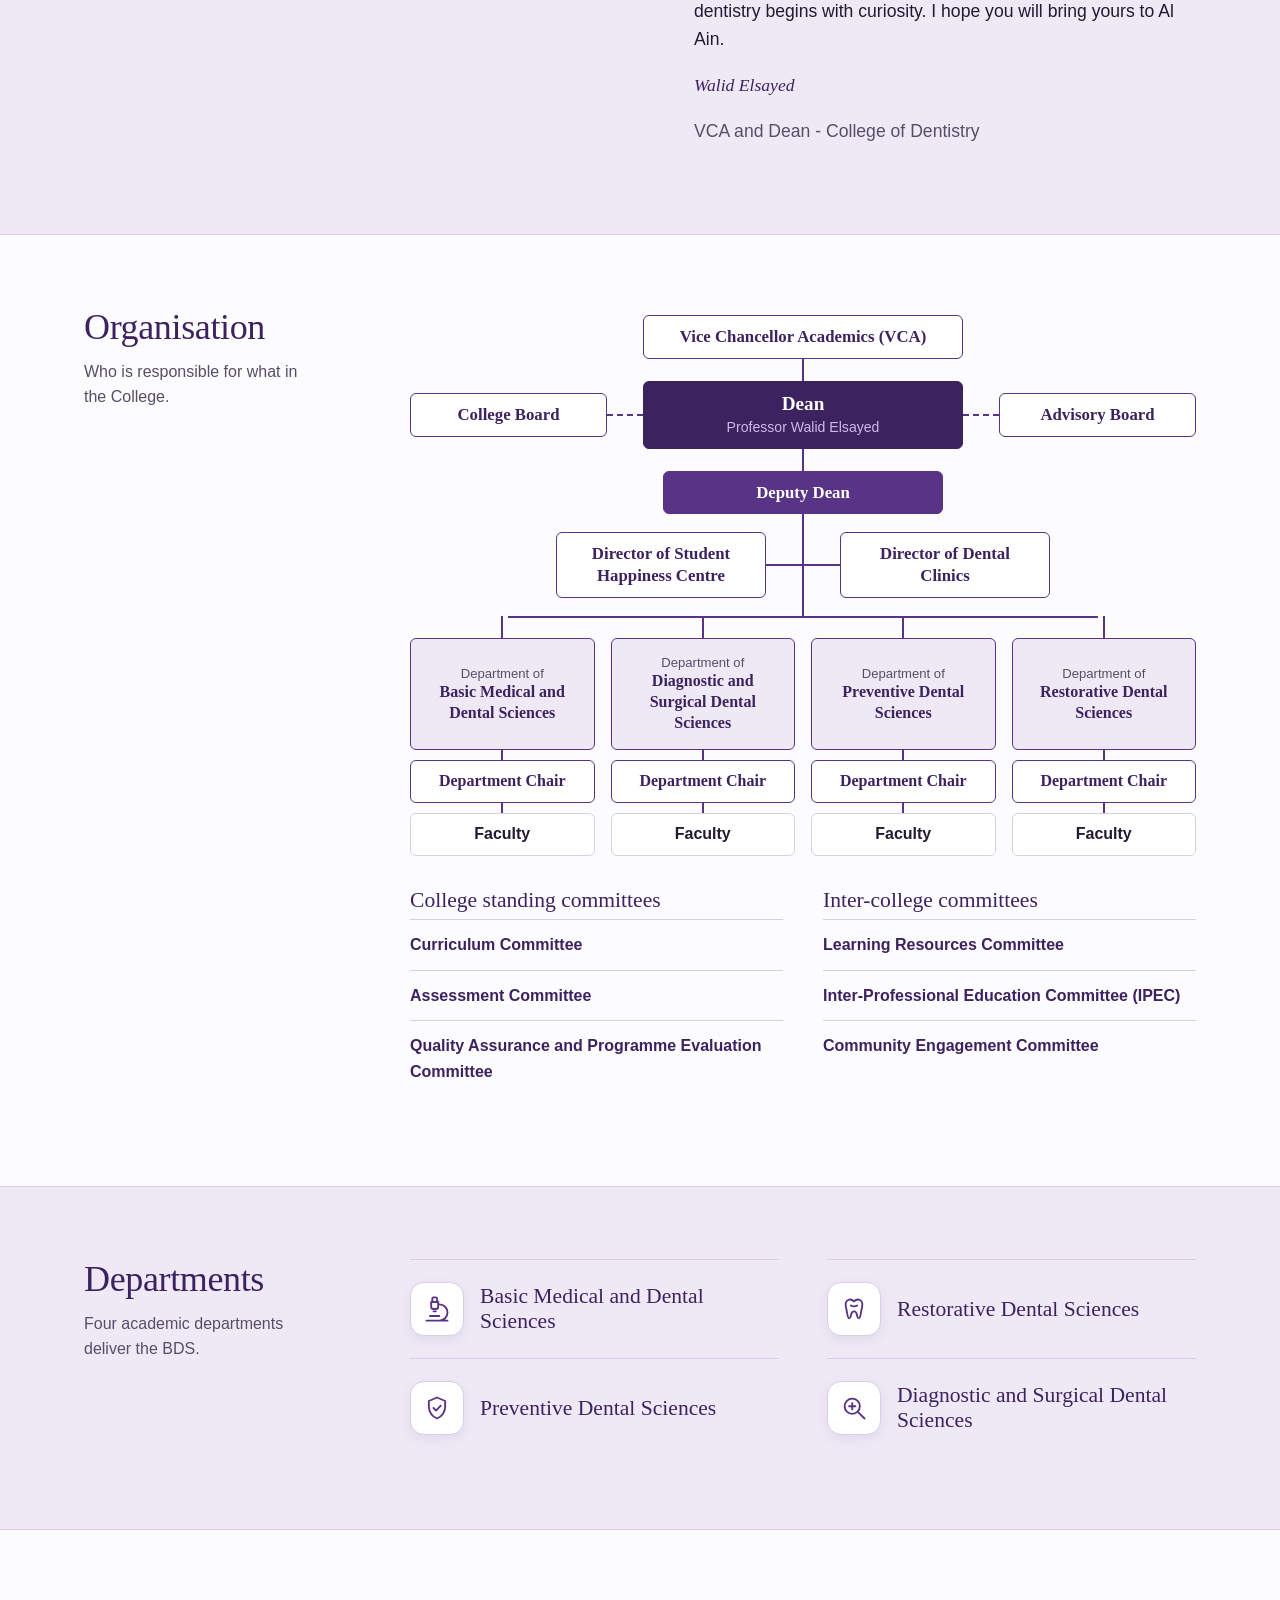
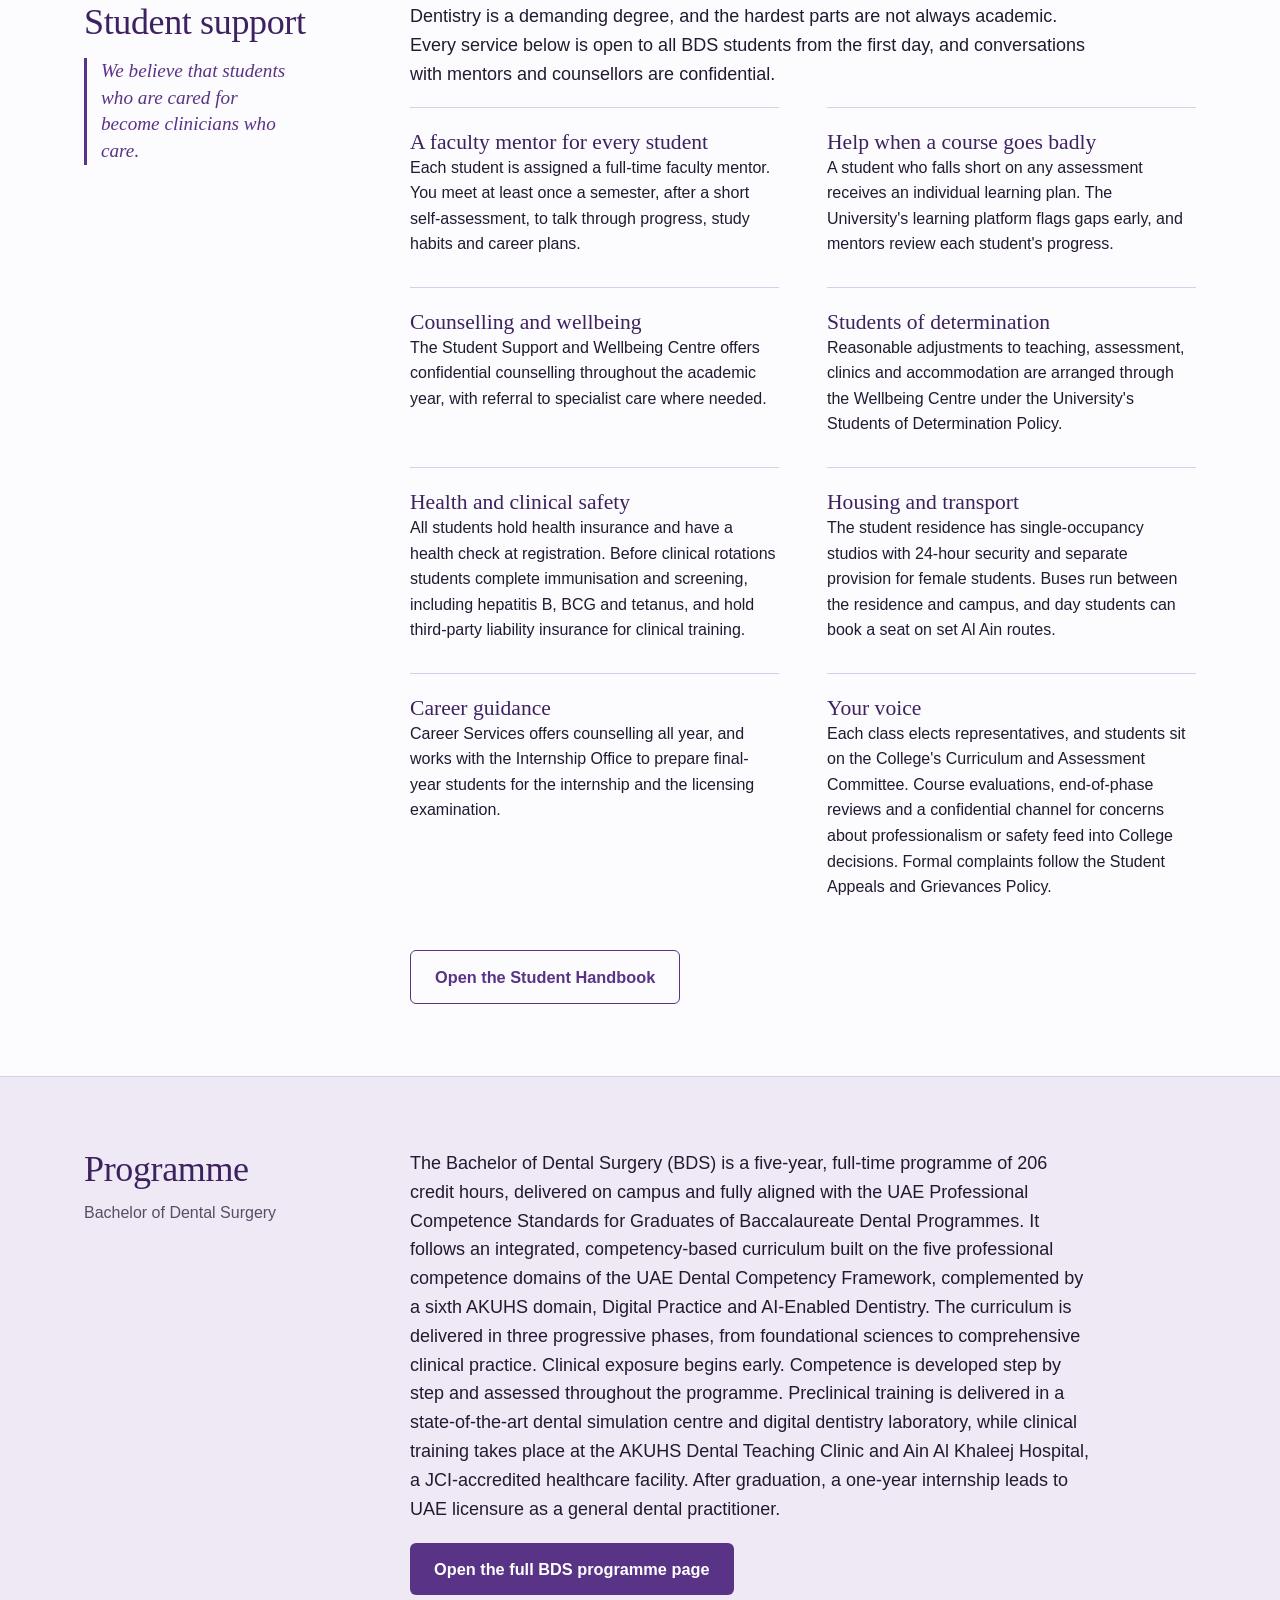
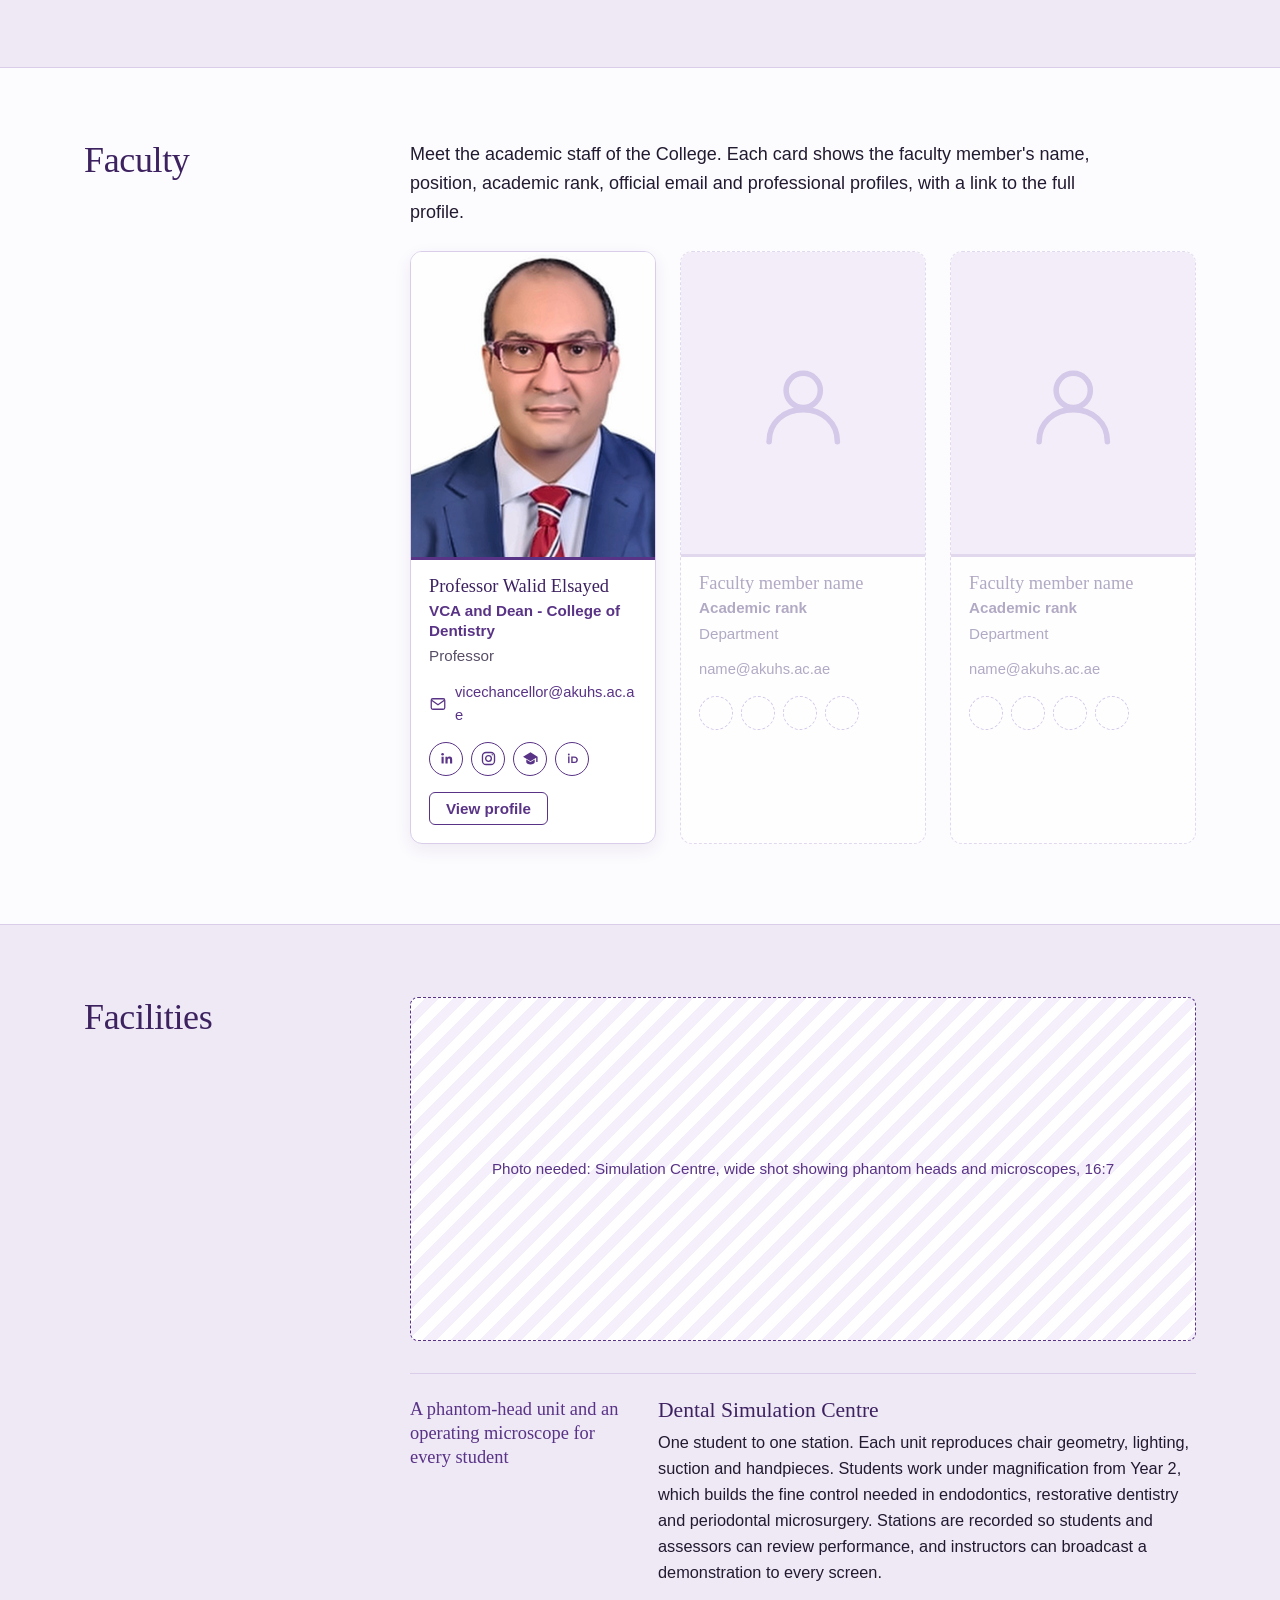
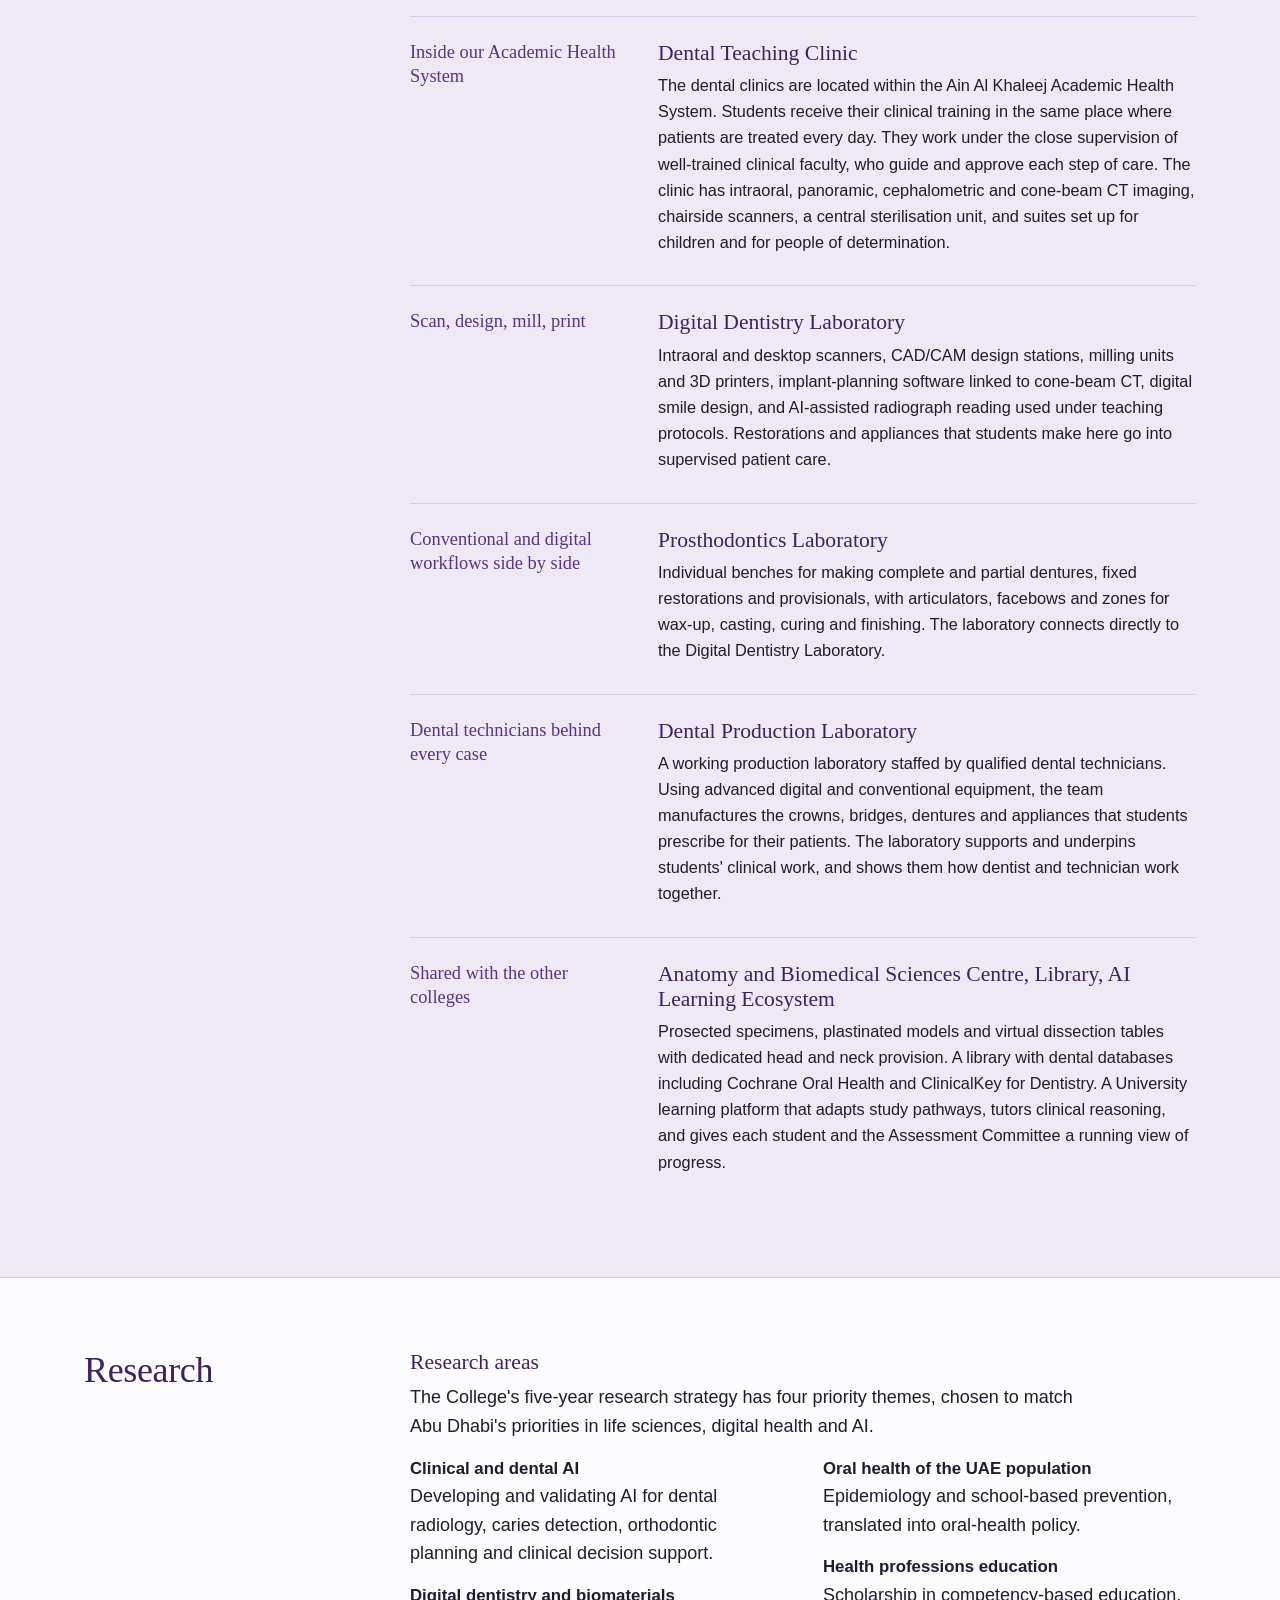
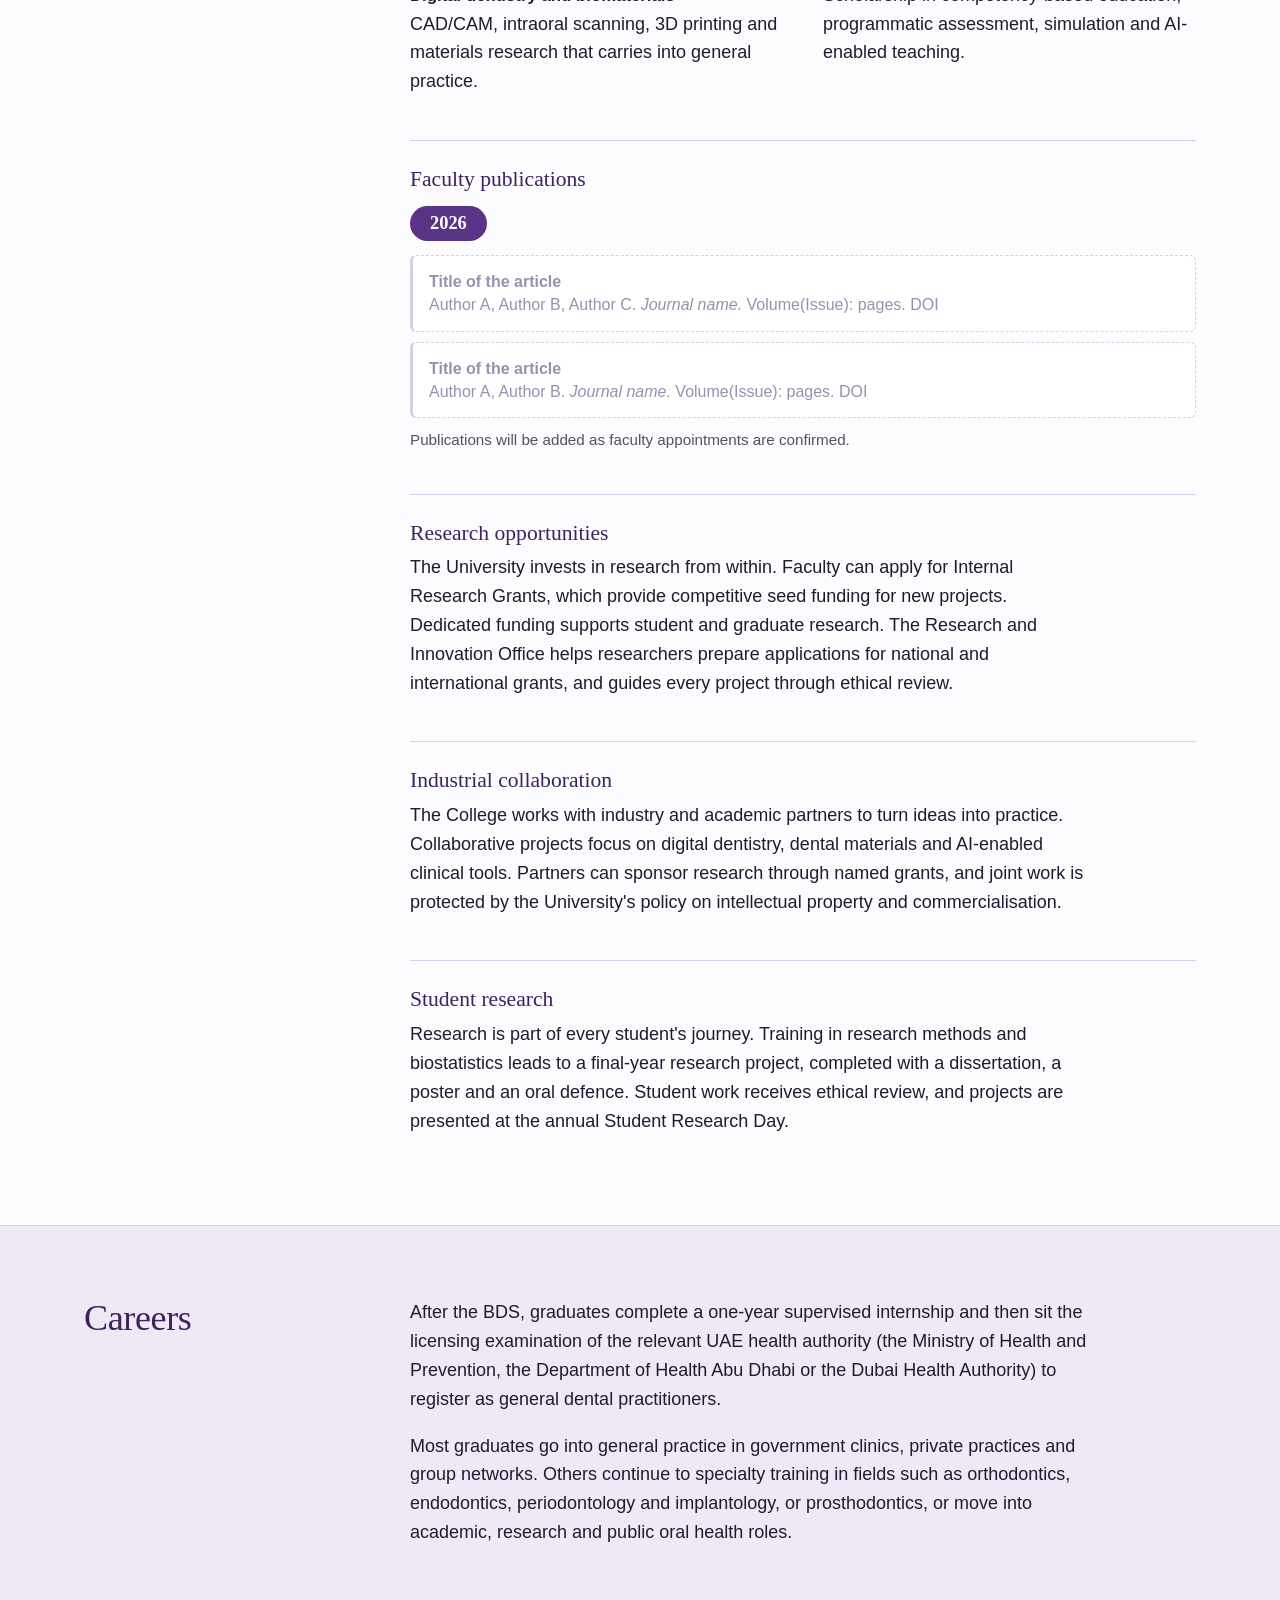
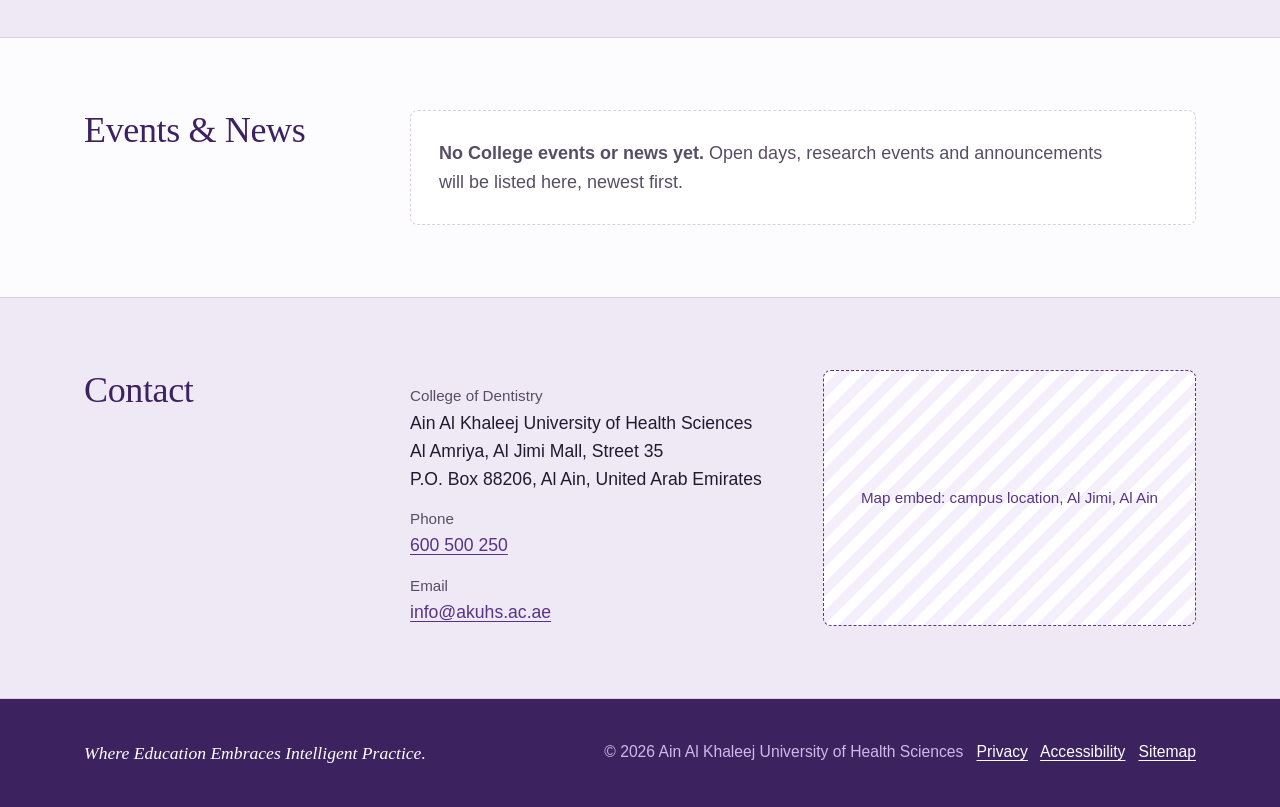
==== commit 651dbf9e: "Add files via upload" ====
--- a/index.html
+++ b/index.html
@@ -1,5 +1,5 @@
 <!DOCTYPE html>
-<html lang="en">
+<html lang="en" data-college="dentistry">
 <head>
 <meta charset="utf-8">
 <meta name="viewport" content="width=device-width, initial-scale=1">
@@ -8,7 +8,7 @@
 <link rel="preconnect" href="https://fonts.googleapis.com">
 <link rel="preconnect" href="https://fonts.gstatic.com" crossorigin>
 <link href="https://fonts.googleapis.com/css2?family=Carlito:ital,wght@0,400;0,700;1,400&family=Spectral:ital,wght@0,400;0,500;0,600;1,400&family=Noto+Naskh+Arabic:wght@500;600&display=swap" rel="stylesheet">
-<link rel="stylesheet" href="assets/site.css">
+<link rel="stylesheet" href="site.css">
 </head>
 <body>
 <a class="skip" href="#main">Skip to content</a>
@@ -290,7 +290,7 @@
       <p>Meet the academic staff of the College. Each card shows the faculty member's name, position, academic rank, official email and professional profiles, with a link to the full profile.</p>
       <div class="fgrid">
         <article class="fcard">
-          <div class="fphoto"><img src="assets/faculty/walid-elsayed.jpg" alt="Portrait of Professor Walid Elsayed" width="552" height="690" loading="lazy"></div>
+          <div class="fphoto"><img src="walid-elsayed.jpg" alt="Portrait of Professor Walid Elsayed" width="552" height="690" loading="lazy"></div>
           <div class="fbody">
             <h3>Professor Walid Elsayed</h3>
             <p class="frole">VCA and Dean - College of Dentistry</p>
@@ -520,5 +520,6 @@
   d.addEventListener('click',function(e){if(e.target===d){d.close();}});
 })();
 </script>
+<script src="content.js" defer></script>
 </body>
 </html>
--- a/site.css
+++ b/site.css
@@ -0,0 +1,348 @@
+:root{
+  --plum:#3D2260;        /* AKUHS deep purple */
+  --purple:#593386;      /* AKUHS brand purple */
+  --lilac:#EFE9F6;       /* tint for bands */
+  --lilac-line:#D9CDE9;
+  --enamel:#FCFBFE;      /* page */
+  --ink:#221A30;
+  --ink-soft:#574E66;
+  --mint:#1E7A70;        /* used only for status and "ready" marks */
+  --mint-tint:#E3F2EF;
+  --amber:#8A5A00;
+  --amber-tint:#FBF1DC;
+  --body:Calibri,Carlito,"Segoe UI",Arial,sans-serif;
+  --display:Spectral,Georgia,"Times New Roman",serif;
+  --arabic:"Noto Naskh Arabic","Traditional Arabic",Tahoma,serif;
+  --wrap:1160px;
+}
+*{box-sizing:border-box}
+html{scroll-behavior:smooth;scroll-padding-top:84px}
+@media (prefers-reduced-motion:reduce){html{scroll-behavior:auto}}
+body{margin:0;background:var(--enamel);color:var(--ink);font-family:var(--body);font-size:18px;line-height:1.6;-webkit-text-size-adjust:100%}
+img,svg{max-width:100%}
+a{color:var(--purple);text-underline-offset:3px}
+a:hover{color:var(--plum)}
+a:focus-visible,button:focus-visible,summary:focus-visible{outline:3px solid #B79BE0;outline-offset:3px;border-radius:3px}
+h1,h2,h3,h4{font-family:var(--display);font-weight:500;color:var(--plum);line-height:1.15;margin:0}
+h2{font-size:clamp(1.7rem,3vw,2.25rem);letter-spacing:-.01em}
+h3{font-size:1.35rem;margin-bottom:.4rem}
+h4{font-family:var(--body);font-weight:700;font-size:1.05rem;color:var(--ink);margin-bottom:.25rem}
+p{margin:0 0 1em;max-width:68ch}
+ul{margin:0 0 1em;padding-left:1.2em;max-width:68ch}
+li{margin-bottom:.35em}
+.wrap{max-width:var(--wrap);margin:0 auto;padding:0 24px}
+.skip{position:absolute;left:-999px;top:0;background:#fff;padding:10px 16px;z-index:100}
+.skip:focus{left:12px;top:12px}
+
+/* University bar */
+.unibar{background:#fff;border-bottom:1px solid var(--lilac-line)}
+.unibar .wrap{display:flex;align-items:center;gap:24px;min-height:76px;max-width:1340px}
+.uninav a,.college-id h1{white-space:nowrap}
+@media (min-width:901px){.brand-name{white-space:nowrap}}
+.brand{display:flex;align-items:center;gap:12px;text-decoration:none;color:var(--plum)}
+.college-id{margin-right:auto;padding-left:24px;border-left:2px solid var(--purple)}
+.college-id h1{font-size:1.45rem;line-height:1.15;color:var(--purple);font-weight:600}
+.college-id p{margin:2px 0 0;max-width:none;font-family:var(--arabic);font-size:1.1rem;line-height:1.3;color:var(--plum);text-align:left}
+.logo-slot{width:52px;height:52px;border:1.5px dashed var(--purple);border-radius:50%;display:grid;place-items:center;font-size:.62rem;line-height:1.1;text-align:center;color:var(--purple)}
+.brand-name{font-family:var(--display);font-size:1.05rem;line-height:1.2}
+.brand-name span{display:block;font-family:var(--arabic);font-size:.95rem;color:var(--purple)}
+.uninav{display:flex;gap:18px;list-style:none;margin:0;padding:0;max-width:none;font-size:1rem}
+.uninav li{margin:0}
+.uninav a{text-decoration:none;color:var(--ink)}
+.uninav a[aria-current]{color:var(--purple);font-weight:700;border-bottom:2px solid var(--purple);padding-bottom:4px}
+.lang{font-family:var(--arabic);text-decoration:none;border:1px solid var(--lilac-line);padding:4px 14px;border-radius:999px;color:var(--plum)}
+@media (max-width:1300px){.uninav{display:none}}
+@media (max-width:860px){.arch-col{display:none}}
+@media (max-width:900px){.unibar .wrap{flex-wrap:wrap;gap:10px 16px;padding-top:10px;padding-bottom:10px}.brand{flex:1;min-width:0}.college-id{order:3;flex:0 0 100%;margin:0;padding:8px 0 0;border-left:0;border-top:1px solid var(--lilac-line);display:flex;align-items:baseline;gap:12px}.college-id p{margin:0}}
+@media (max-width:520px){.brand-name span{display:none}}
+
+.actions{display:flex;flex-wrap:wrap;gap:14px;margin-top:30px}
+.btn{display:inline-block;padding:13px 24px;border-radius:6px;text-decoration:none;font-weight:700;font-size:1.02rem}
+/* Status strip */
+.status{background:var(--amber-tint);border-bottom:1px solid #EBD9AE;font-size:.98rem;color:#4A3300}
+.status .wrap{padding-top:14px;padding-bottom:14px}
+.status p{max-width:none;margin:0}
+.status strong{color:var(--amber)}
+
+/* In-page navigation: one Explore menu + the section links */
+.subnav{position:sticky;top:0;z-index:30;background:#fff;border-bottom:1px solid var(--lilac-line)}
+.subnav .wrap{display:flex;align-items:stretch;gap:6px;position:relative;max-width:1340px}
+.explore-btn{flex:none;align-self:center;display:inline-flex;align-items:center;gap:9px;font:700 1rem var(--body);color:#fff;background:var(--purple);border:0;border-radius:6px;padding:8px 14px 8px 9px;margin-right:8px;cursor:pointer}
+.explore-btn:hover,.explore-btn.on{background:var(--plum)}
+.explore-btn svg{width:26px;height:26px;flex:none}
+.explore-btn .needle{transform-origin:16px 16px;transition:transform .35s ease}
+.explore-btn[aria-expanded="true"] .needle{transform:rotate(90deg)}
+.explore-btn .chev{width:12px;height:12px;transition:transform .2s ease}
+.explore-btn[aria-expanded="true"] .chev{transform:rotate(180deg)}
+@media (prefers-reduced-motion:reduce){.explore-btn .needle,.explore-btn .chev{transition:none}}
+.menu-btn{flex:none;display:inline-flex;align-items:center;gap:7px;background:none;border:0;border-bottom:3px solid transparent;padding:15px 12px;margin:0;font:400 .98rem/1.6 var(--body);color:var(--ink-soft);cursor:pointer;white-space:nowrap}
+.menu-btn:hover,.menu-btn.on,.menu-btn[aria-expanded="true"]{color:var(--plum);border-bottom-color:var(--purple)}
+.menu-btn .chev{width:11px;height:11px;transition:transform .2s ease}
+.menu-btn[aria-expanded="true"] .chev{transform:rotate(180deg)}
+.prog-panel{width:320px}
+.ayear{display:inline-block;margin:6px 0 0;padding:3px 20px;font-family:var(--display);font-size:1.15rem !important;border-radius:999px;background:var(--purple);color:#fff;font-weight:700;font-size:.98rem}
+.pubs{list-style:none;padding:0;margin:14px 0 10px;max-width:none}
+.pubs li{display:block;padding:14px 16px;margin:0 0 10px;background:#fff;border:1px solid var(--lilac-line);border-left:3px solid var(--purple);border-radius:6px;font-size:1rem;line-height:1.45}
+.pubs .py{font-family:var(--display);font-size:1.15rem;color:var(--purple)}
+.pubs b{color:var(--plum)}
+.pubs .ghostpub{border-style:dashed;border-left-style:solid;border-left-color:var(--lilac-line);color:#9A8FB0}
+.pubs .ghostpub b,.pubs .ghostpub .py{color:#9A8FB0}
+.rsub{padding:26px 0;border-top:1px solid var(--lilac-line)}
+.rsub:first-child{border-top:0;padding-top:0}
+.rsub:last-child{padding-bottom:0}
+.rsub h3{margin-bottom:.5rem}
+.rsub .tags{margin-bottom:0}
+.prog-panel a{align-items:center}
+.subnav ul.strip{flex:1;min-width:0;display:flex;gap:4px;list-style:none;margin:0;padding:0;max-width:none;overflow-x:auto;scrollbar-width:thin}
+.strip li{margin:0;flex:none;display:flex;align-items:stretch}
+.strip a{display:block;padding:15px 12px;text-decoration:none;color:var(--ink-soft);font-size:.98rem;border-bottom:3px solid transparent;white-space:nowrap}
+.strip a:hover,.strip a.on{color:var(--plum);border-bottom-color:var(--purple)}
+.explore-panel{position:absolute;left:24px;top:100%;width:340px;max-width:calc(100vw - 48px);background:#fff;border:1px solid var(--lilac-line);border-top:3px solid var(--purple);border-radius:0 0 10px 10px;
+  box-shadow:0 18px 40px rgba(61,34,96,.18);padding:10px 12px 12px}
+.explore-panel[hidden]{display:none}
+.explore-panel ul{list-style:none;margin:0;padding:0;max-width:none}
+.explore-panel li{margin:0}
+.explore-panel a{display:flex;gap:12px;align-items:flex-start;padding:10px;border-radius:6px;text-decoration:none;color:var(--ink);line-height:1.3}
+.explore-panel a svg{width:22px;height:22px;flex:none;margin-top:1px;fill:none;stroke:var(--purple);stroke-width:1.6;stroke-linejoin:round;stroke-linecap:round}
+.explore-panel a span span{display:block;font-size:.9rem;color:var(--ink-soft);font-weight:400}
+.explore-panel a:hover,.explore-panel a.on{background:var(--lilac);color:var(--plum)}
+.explore-panel a.on{font-weight:700}
+@media (max-width:520px){.explore-btn .lbl{display:none}.explore-btn{padding-right:10px}}
+
+/* Section frame: title rail + content */
+.sec{padding:72px 0;border-bottom:1px solid var(--lilac-line)}
+.sec.tint{background:var(--lilac)}
+.frame{display:grid;grid-template-columns:270px 1fr;gap:56px}
+.frame>*,.two>*,.contact>*,.dean>*,.fac>*{min-width:0}
+.rail h2,.rail .title{position:sticky;top:84px}
+.rail h1{font-size:clamp(2rem,3.4vw,2.6rem);letter-spacing:-.015em}
+.rail .ar{font-family:var(--arabic);font-size:1.3rem;color:var(--purple);margin:0 0 4px;text-align:left}
+.rail .title .sub{font-size:1.1rem}
+.rail .title h2{position:static}
+.rail .creed{font-family:var(--display);font-style:italic;font-size:1.2rem;line-height:1.4;color:var(--purple);margin:14px 0 0;padding-left:14px;border-left:3px solid var(--purple);max-width:22ch}
+.rail .sub{font-size:1rem;color:var(--ink-soft);margin-top:10px;max-width:24ch}
+@media (max-width:900px){.frame{grid-template-columns:1fr;gap:20px}.rail h2,.rail .title{position:static}.sec{padding:48px 0}}
+
+/* Facts */
+.facts{display:grid;grid-template-columns:repeat(2,1fr);gap:0 48px;margin:0}
+.facts div{padding:14px 0;border-top:1px solid var(--lilac-line)}
+.facts dt{font-size:.95rem;color:var(--ink-soft)}
+.facts dd{margin:2px 0 0;font-family:var(--display);font-size:1.3rem;color:var(--plum)}
+@media (max-width:640px){.facts{grid-template-columns:1fr}}
+
+/* Statement pair */
+.pair{display:grid;grid-template-columns:1fr 1fr;gap:32px;margin:28px 0 8px}
+.pair blockquote{margin:0;padding:0 0 0 20px;border-left:3px solid var(--purple);font-family:var(--display);font-size:1.22rem;line-height:1.45;color:var(--plum)}
+.pair cite{display:block;font-family:var(--body);font-style:normal;font-size:.95rem;color:var(--ink-soft);margin-bottom:6px}
+@media (max-width:700px){.pair{grid-template-columns:1fr}}
+
+/* Dean */
+.dean{display:grid;grid-template-columns:240px 1fr;gap:44px;align-items:start}
+.portrait{aspect-ratio:4/5;border-radius:8px;display:grid;place-items:center;text-align:center;color:var(--purple);font-size:.92rem;padding:16px;
+  background:repeating-linear-gradient(135deg,#fff 0 10px,#F4EFFA 10px 20px);border:1.5px dashed var(--purple)}
+.dean-id{margin-top:14px;font-size:.98rem;color:var(--ink-soft)}
+.dean-id strong{display:block;font-family:var(--display);font-weight:500;font-size:1.2rem;color:var(--plum)}
+.bio-btn{display:inline-flex;align-items:center;gap:10px;margin-top:16px;padding:9px 18px 9px 14px;border:0;border-radius:999px;background:var(--plum);color:#fff;font:700 1rem var(--body);cursor:pointer;box-shadow:0 0 0 4px #fff,0 0 0 5.5px var(--purple)}
+.bio-btn:hover{background:var(--purple)}
+.bio-btn svg{width:20px;height:20px;fill:none;stroke:#fff;stroke-width:1.7;stroke-linejoin:round;stroke-linecap:round}
+.bio{border:0;border-radius:12px;padding:0;width:min(680px,calc(100vw - 32px));max-height:calc(100vh - 48px);color:var(--ink);box-shadow:0 30px 80px rgba(34,26,48,.45)}
+.bio::backdrop{background:rgba(61,34,96,.55)}
+.bio-head{background:var(--plum);color:#E6DCF3;padding:26px 32px 22px;position:relative}
+.bio-head h3{color:#fff;font-size:1.6rem;margin:0 0 2px}
+.bio-head p{margin:0;max-width:none}
+.bio-close{position:absolute;top:14px;right:14px;width:38px;height:38px;border-radius:50%;border:1.5px solid #B79BE0;background:transparent;color:#fff;font-size:1.3rem;line-height:1;cursor:pointer}
+.bio-close:hover{background:rgba(255,255,255,.12)}
+.bio-body{padding:24px 32px 30px;overflow:auto}
+.bio-body p{font-size:1.05rem}
+.bio-body dl{margin:18px 0 0;display:grid;grid-template-columns:150px 1fr;gap:0}
+.bio-body dt,.bio-body dd{padding:12px 0;border-top:1px solid var(--lilac-line);margin:0}
+.bio-body dt{font-weight:700;color:var(--purple)}
+@media (max-width:560px){.bio-body dl{grid-template-columns:1fr}.bio-body dd{border-top:0;padding-top:0}.bio-head,.bio-body{padding-left:22px;padding-right:22px}}
+.dean-links{display:flex;gap:10px;list-style:none;margin:30px 0 0;padding:0;max-width:none}
+.dean-links li{margin:0}
+.dean-links a{display:grid;place-items:center;width:42px;height:42px;border-radius:50%;border:1.5px solid var(--purple);color:var(--purple);background:#fff;transition:background .15s,color .15s}
+.dean-links a:hover{background:var(--purple);color:#fff}
+.dean-links svg{width:21px;height:21px;fill:currentColor}
+.dean-links svg.line{fill:none;stroke:currentColor;stroke-width:1.9}
+.letter p{font-size:1.1rem}
+.letter p:first-child{font-family:var(--display);font-size:1.5rem;line-height:1.35;color:var(--plum)}
+.sign{font-family:var(--display);font-style:italic;font-size:1.25rem;color:var(--plum);margin-top:8px}
+@media (max-width:760px){.dean{grid-template-columns:1fr}.portrait{max-width:220px}}
+
+/* Pathway (true sequence, so numbered) */
+.path{list-style:none;padding:0;margin:28px 0;max-width:none;counter-reset:ph;display:grid;grid-template-columns:repeat(3,1fr);gap:0}
+.path li{counter-increment:ph;padding:22px 24px 8px 0;border-top:3px solid var(--purple);margin:0 18px 0 0}
+.path li::before{content:"Phase " counter(ph,upper-roman);display:block;font-weight:700;color:var(--purple);margin-bottom:4px}
+.path h4{font-family:var(--display);font-weight:500;font-size:1.25rem;color:var(--plum)}
+.path .yrs{color:var(--ink-soft);font-size:.98rem;margin-bottom:8px}
+.path p{font-size:1rem}
+@media (max-width:820px){.path{grid-template-columns:1fr}.path li{margin-right:0}}
+.domains{columns:2;column-gap:40px;list-style:none;padding:0;max-width:none}
+.domains li{break-inside:avoid;padding:9px 0;border-bottom:1px solid var(--lilac-line);margin:0}
+.domains .own{color:var(--purple);font-weight:700}
+@media (max-width:640px){.domains{columns:1}}
+
+/* Departments */
+.depts{display:grid;grid-template-columns:1fr 1fr;gap:0 48px}
+.dept{padding:22px 0;border-top:1px solid var(--lilac-line)}
+.dept h3{margin:0}
+.dept p{font-size:1rem;margin-bottom:.5em}
+.dept .disc{margin:8px 0 0;padding-left:1.15em;font-size:1rem;max-width:none}
+.dept .disc li{margin-bottom:.3em}
+.dept .disc li::marker{color:var(--purple)}
+#departments .disc{columns:2;column-gap:28px}
+#departments .disc li{break-inside:avoid}
+@media (max-width:1000px){#departments .disc{columns:1}}
+.dept .head{color:var(--ink-soft);font-size:.95rem}
+@media (max-width:700px){.depts{grid-template-columns:1fr}}
+
+.dept h3{display:flex;align-items:center;gap:16px}
+.dicon{flex:none;width:54px;height:54px;border-radius:14px;background:#fff;border:1.500px solid var(--lilac-line);display:grid;place-items:center;box-shadow:0 4px 12px rgba(61,34,96,.08);transition:background .15s,border-color .15s}
+.dicon svg{width:28px;height:28px;fill:none;stroke:var(--purple);stroke-width:1.600;stroke-linecap:round;stroke-linejoin:round;transition:stroke .15s}
+.dept:hover .dicon{background:var(--purple);border-color:var(--purple)}
+.dept:hover .dicon svg{stroke:#fff}
+
+/* Organisation chart */
+.org{margin-top:8px}
+.node{background:#fff;border:1.5px solid var(--purple);border-radius:6px;padding:10px 14px;text-align:center;font-size:.98rem;line-height:1.3}
+.node b{display:block;color:var(--plum);font-family:var(--display);font-weight:600;font-size:1.05rem}
+.node small{color:var(--ink-soft);font-size:.88rem}
+.node.proposed{border-style:dashed}
+.node.lead{background:var(--plum);border-color:var(--plum);color:#E6DCF3}
+.node.lead b{color:#fff;font-size:1.2rem}
+.node.lead small{color:#CDBBE6}
+.org-top{display:flex;flex-direction:column;align-items:center}
+.org-top>.node{width:min(100%,320px)}
+.stem{width:2px;height:22px;background:var(--purple)}
+.org-mid{display:grid;grid-template-columns:1fr auto 1fr;align-items:center;width:100%}
+.org-mid .side{display:flex;align-items:center}
+.org-mid .side.l{justify-content:flex-end}
+.org-mid .side .node{width:210px}
+.dash{flex:0 0 36px;border-top:2px dashed var(--purple)}
+.org-mid>.node{width:320px}
+.branches{display:grid;grid-template-columns:repeat(4,1fr);gap:16px;position:relative;padding-top:22px;width:100%}
+.branches::before{content:"";position:absolute;top:0;left:12.5%;right:12.5%;border-top:2px solid var(--purple)}
+.branch{position:relative;display:flex;flex-direction:column;gap:8px}
+.branch::before{content:"";position:absolute;top:-22px;left:50%;width:2px;height:22px;background:var(--purple);margin-left:-1px}
+.branch ul{list-style:none;margin:0;padding:10px 12px;background:#fff;border:1px solid var(--lilac-line);border-radius:6px;font-size:.92rem;line-height:1.35}
+.branch li{padding:5px 0;border-bottom:1px solid var(--lilac);margin:0}
+.branch li:last-child{border:0}
+.legend{max-width:none;display:flex;flex-wrap:wrap;gap:20px;font-size:.92rem;color:var(--ink-soft);margin-top:20px}
+.legend i{display:inline-block;width:26px;height:14px;border:1.5px solid var(--purple);border-radius:3px;vertical-align:-2px;margin-right:6px}
+.legend i.d{border-style:dashed}
+.committees{margin-top:32px}
+.committees ul{list-style:none;padding:0;max-width:none;display:grid;grid-template-columns:1fr 1fr;gap:0 40px}
+.committees li{padding:12px 0;border-top:1px solid var(--lilac-line);margin:0;font-size:1rem}
+.committees b{color:var(--plum)}
+@media (max-width:900px){
+  .org-mid{grid-template-columns:1fr;gap:8px;justify-items:center}
+  .org-mid .side .dash{display:none}.org-mid .side .node,.org-mid>.node{width:min(100%,320px)}
+  .org-mid .side.l{order:2}.org-mid .side.r{order:3}
+  .branches{grid-template-columns:1fr;padding-top:0;padding-left:20px;border-left:2px solid var(--purple);margin-top:0}
+  .branches::before,.branch::before{display:none}
+  .org-top>.stem:last-of-type{display:none}
+  .committees ul{grid-template-columns:1fr}
+}
+
+@media (max-width:1150px){
+  .org-mid.staff .side{padding:0}.trunk{display:none}.node.deputy{margin-bottom:8px}.org-mid.staff{margin-bottom:8px}
+  .org-mid{grid-template-columns:1fr;gap:8px;justify-items:center}
+  .org-mid .side .dash{display:none}.org-mid .side .node,.org-mid>.node{width:min(100%,320px)}
+  .org-mid .side.l{order:2}.org-mid .side.r{order:3}
+}
+
+.node.deputy{width:min(100%,280px);background:var(--purple);border-color:var(--purple)}
+.node.deputy b{color:#fff}
+.org-mid.staff{align-items:stretch}
+.org-mid.staff .side{padding:18px 0}
+.trunk{width:2px;background:var(--purple);justify-self:center}
+.dash.solid{border-top-style:solid}
+.node.dep{background:var(--lilac);min-height:112px;display:flex;flex-direction:column;justify-content:center}
+.node.dep small{font-size:.82rem}
+.node.dep b{font-size:1rem}
+.node.chair b{font-size:1rem}
+.node.fac-node{border-color:var(--lilac-line)}
+.node.fac-node b{font-size:1rem;font-family:var(--body);font-weight:700;color:var(--ink)}
+.stem.s{height:10px;align-self:center;margin:-8px 0}
+.committees.two ul{grid-template-columns:1fr}
+.committees.two li{font-weight:700;color:var(--plum)}
+
+/* Facilities */
+.fac{display:grid;grid-template-columns:220px 1fr;gap:28px;padding:24px 0;border-top:1px solid var(--lilac-line)}
+.fac:first-of-type{border-top:0;padding-top:0}
+.fig{font-family:var(--display);color:var(--purple);font-size:1.15rem;line-height:1.3}
+.fig b{display:block;font-weight:500;font-size:2.6rem;line-height:1;color:var(--plum)}
+.fac p{font-size:1.02rem;margin-bottom:.4em}
+.photo{aspect-ratio:16/7;border-radius:8px;display:grid;place-items:center;text-align:center;padding:16px;color:var(--purple);font-size:.95rem;margin:0 0 32px;
+  background:repeating-linear-gradient(135deg,#fff 0 10px,#F4EFFA 10px 20px);border:1.5px dashed var(--purple)}
+@media (max-width:700px){.fac{grid-template-columns:1fr;gap:8px}.fig b{font-size:2rem;display:inline;margin-right:8px}}
+
+/* Faculty cards */
+.fgrid{display:grid;grid-template-columns:repeat(auto-fill,minmax(210px,1fr));gap:24px;margin:24px 0 8px}
+.fcard{background:#fff;border:1px solid var(--lilac-line);border-radius:12px;overflow:hidden;display:flex;flex-direction:column;box-shadow:0 6px 18px rgba(61,34,96,.07);transition:transform .18s ease,box-shadow .18s ease}
+.fcard:hover{transform:translateY(-3px);box-shadow:0 14px 30px rgba(61,34,96,.15)}
+@media (prefers-reduced-motion:reduce){.fcard{transition:none}.fcard:hover{transform:none}}
+.fphoto{aspect-ratio:4/5;background:var(--lilac);display:grid;place-items:center;border-bottom:3px solid var(--purple)}
+.fphoto img{width:100%;height:100%;object-fit:cover;object-position:center 20%;display:block}
+.fphoto svg{width:42%;fill:none;stroke:#C9B8E2;stroke-width:1.300;stroke-linecap:round}
+.fbody{padding:16px 18px 18px;display:flex;flex-direction:column;flex:1}
+.fbody h3{font-size:1.15rem;margin:0 0 4px}
+.fbody p{margin:0;font-size:.95rem;max-width:none}
+.frole{color:var(--purple);font-weight:700;line-height:1.3}
+.fdept{color:var(--ink-soft);margin-top:4px !important}
+.fqual{color:var(--ink);margin-top:10px !important;line-height:1.4}
+.ftags{list-style:none;padding:0;margin:12px 0 0;display:flex;flex-wrap:wrap;gap:6px;max-width:none}
+.ftags li{margin:0;font-size:.82rem;padding:2px 10px;border-radius:999px;background:var(--lilac);color:var(--plum)}
+.fbtn{margin-top:16px;align-self:flex-start;border:1.500px solid var(--purple);background:#fff;color:var(--purple);font:700 .95rem var(--body);padding:7px 16px;border-radius:6px;cursor:pointer}
+.ftags + .fbtn{margin-top:16px}
+.fbtn:hover{background:var(--purple);color:#fff}
+.fmail{margin-top:12px !important;font-size:.92rem !important;word-break:break-all}
+.fmail a{display:inline-flex;align-items:center;gap:8px;text-decoration:none;color:var(--purple)}
+.fmail a:hover{text-decoration:underline}
+.fmail svg{width:18px;height:18px;flex:none;fill:none;stroke:currentColor;stroke-width:1.700;stroke-linejoin:round}
+.dean-links.small{gap:8px;margin:14px 0 0}
+.dean-links.small a{width:34px;height:34px}
+.dean-links.small svg{width:17px;height:17px}
+.ghost-dots{display:flex;gap:8px;margin-top:14px}
+.ghost-dots i{width:34px;height:34px;border-radius:50%;border:1.500px dashed #C9B8E2}
+.fcard.ghost{box-shadow:none;border-style:dashed;opacity:.75}
+.fcard.ghost:hover{transform:none;box-shadow:none}
+.fcard.ghost .fphoto{border-bottom-color:var(--lilac-line)}
+.fcard.ghost h3,.fcard.ghost p{color:#9A8FB0}
+
+/* Tables */
+.tbl{overflow-x:auto;margin:20px 0}
+table{border-collapse:collapse;width:100%;font-size:1rem;min-width:560px}
+caption{text-align:left;font-size:.95rem;color:var(--ink-soft);padding-bottom:8px}
+th,td{text-align:left;vertical-align:top;padding:12px 14px;border-bottom:1px solid var(--lilac-line)}
+thead th{font-weight:700;color:var(--plum);border-bottom:2px solid var(--purple);background:transparent}
+tbody th{font-weight:700;color:var(--plum);white-space:nowrap}
+.tint table{background:transparent}
+
+.tags{display:flex;flex-wrap:wrap;gap:8px;list-style:none;padding:0;max-width:none;margin:12px 0 24px}
+.tags li{margin:0;padding:5px 14px;border:1px solid var(--lilac-line);border-radius:999px;background:#fff;font-size:.95rem}
+.two{display:grid;grid-template-columns:1fr 1fr;gap:40px}
+@media (max-width:760px){.two{grid-template-columns:1fr;gap:12px}}
+.empty{border:1.5px dashed var(--lilac-line);border-radius:8px;padding:28px;color:var(--ink-soft);background:#fff}
+.empty p{margin:0}
+.note{font-size:.95rem;color:var(--ink-soft)}
+.cta-row{display:flex;flex-wrap:wrap;gap:14px;margin-top:20px}
+.btn-purple{background:var(--purple);color:#fff}
+.btn-purple:hover{background:var(--plum);color:#fff}
+.btn-ghost{border:1.5px solid var(--purple);color:var(--purple)}
+
+/* Contact */
+address{font-style:normal}
+.contact{display:grid;grid-template-columns:1fr 1fr;gap:40px}
+.contact dl{margin:0}
+.contact dt{font-size:.95rem;color:var(--ink-soft);margin-top:14px}
+.contact dd{margin:0;font-size:1.1rem}
+.map{min-height:240px;border-radius:8px;display:grid;place-items:center;text-align:center;padding:16px;color:var(--purple);font-size:.95rem;
+  background:repeating-linear-gradient(135deg,#fff 0 10px,#F4EFFA 10px 20px);border:1.5px dashed var(--purple)}
+@media (max-width:760px){.contact{grid-template-columns:1fr}}
+
+footer{background:var(--plum);color:#CDBBE6;padding:40px 0;font-size:.98rem}
+footer .wrap{display:flex;flex-wrap:wrap;gap:16px 40px;justify-content:space-between}
+footer a{color:#fff}
+footer p{margin:0;max-width:none}
+.motto{font-family:var(--display);font-style:italic;color:#fff;font-size:1.1rem}
